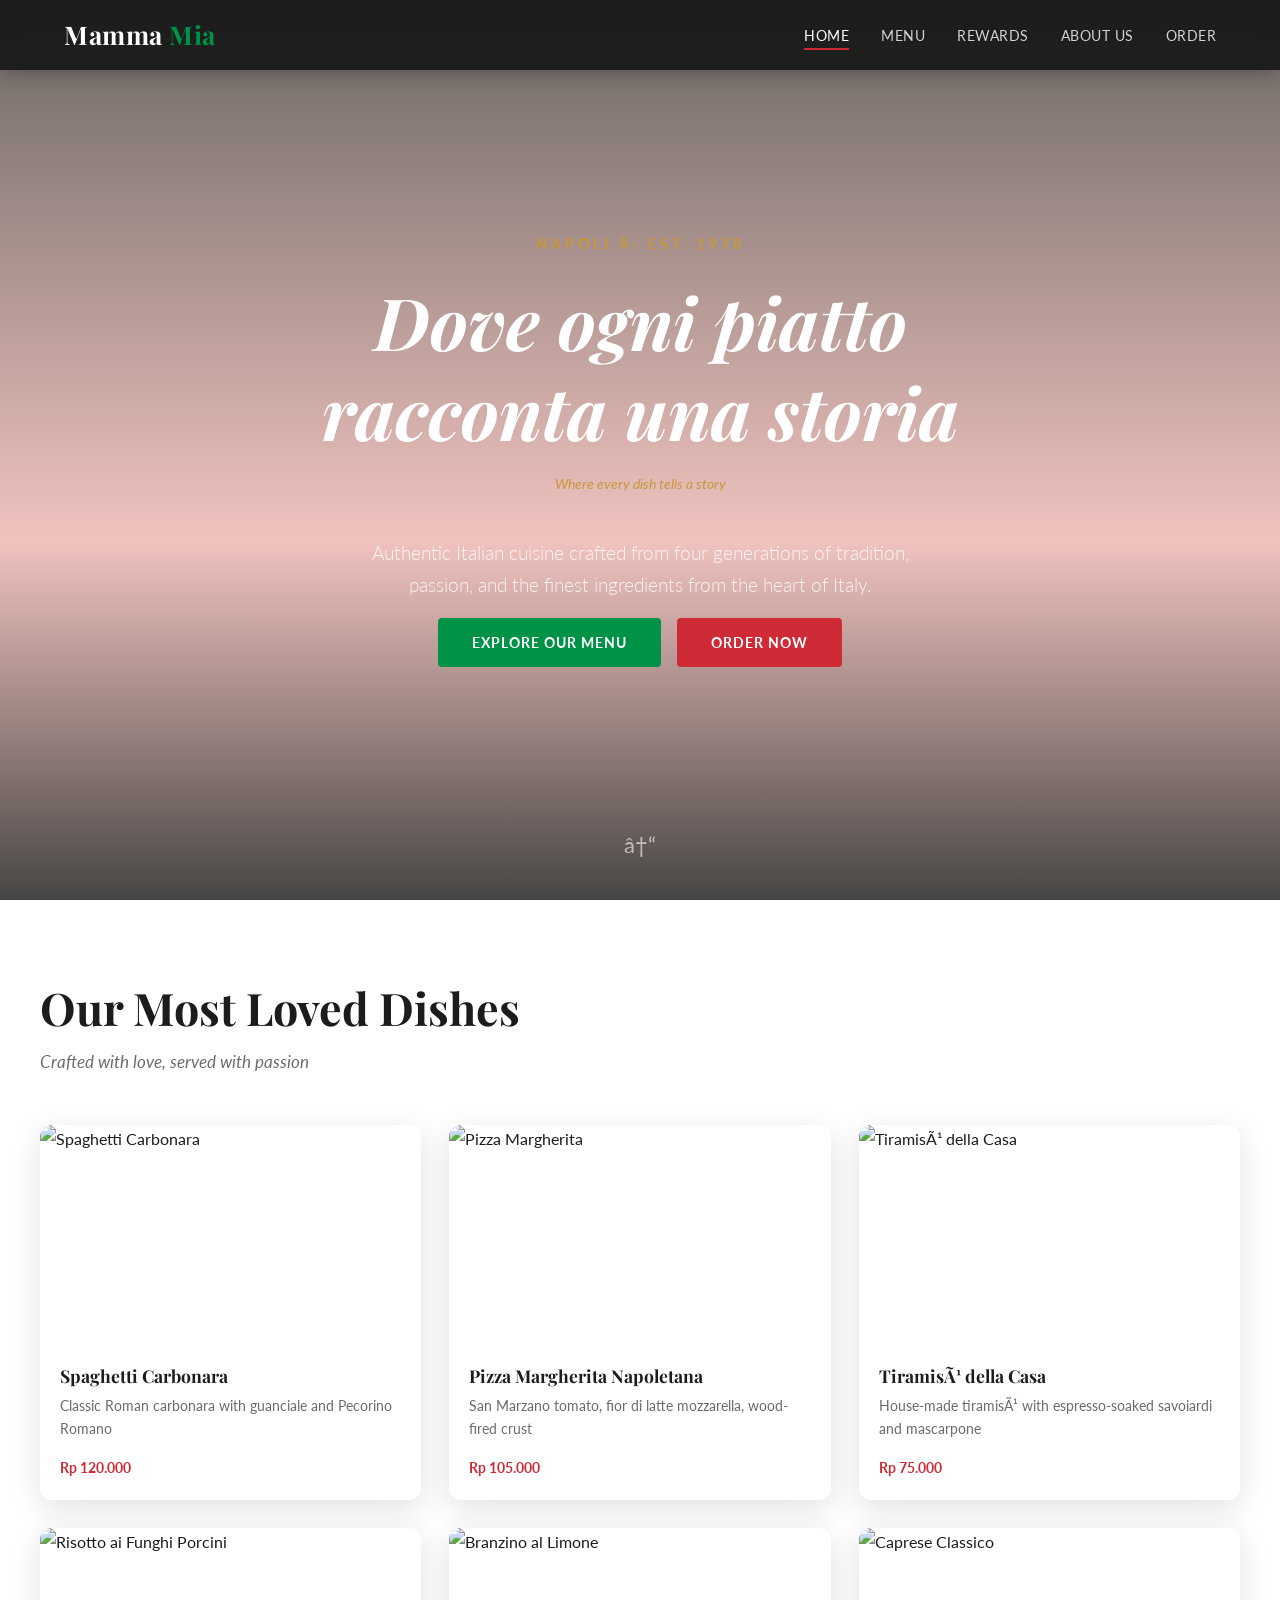
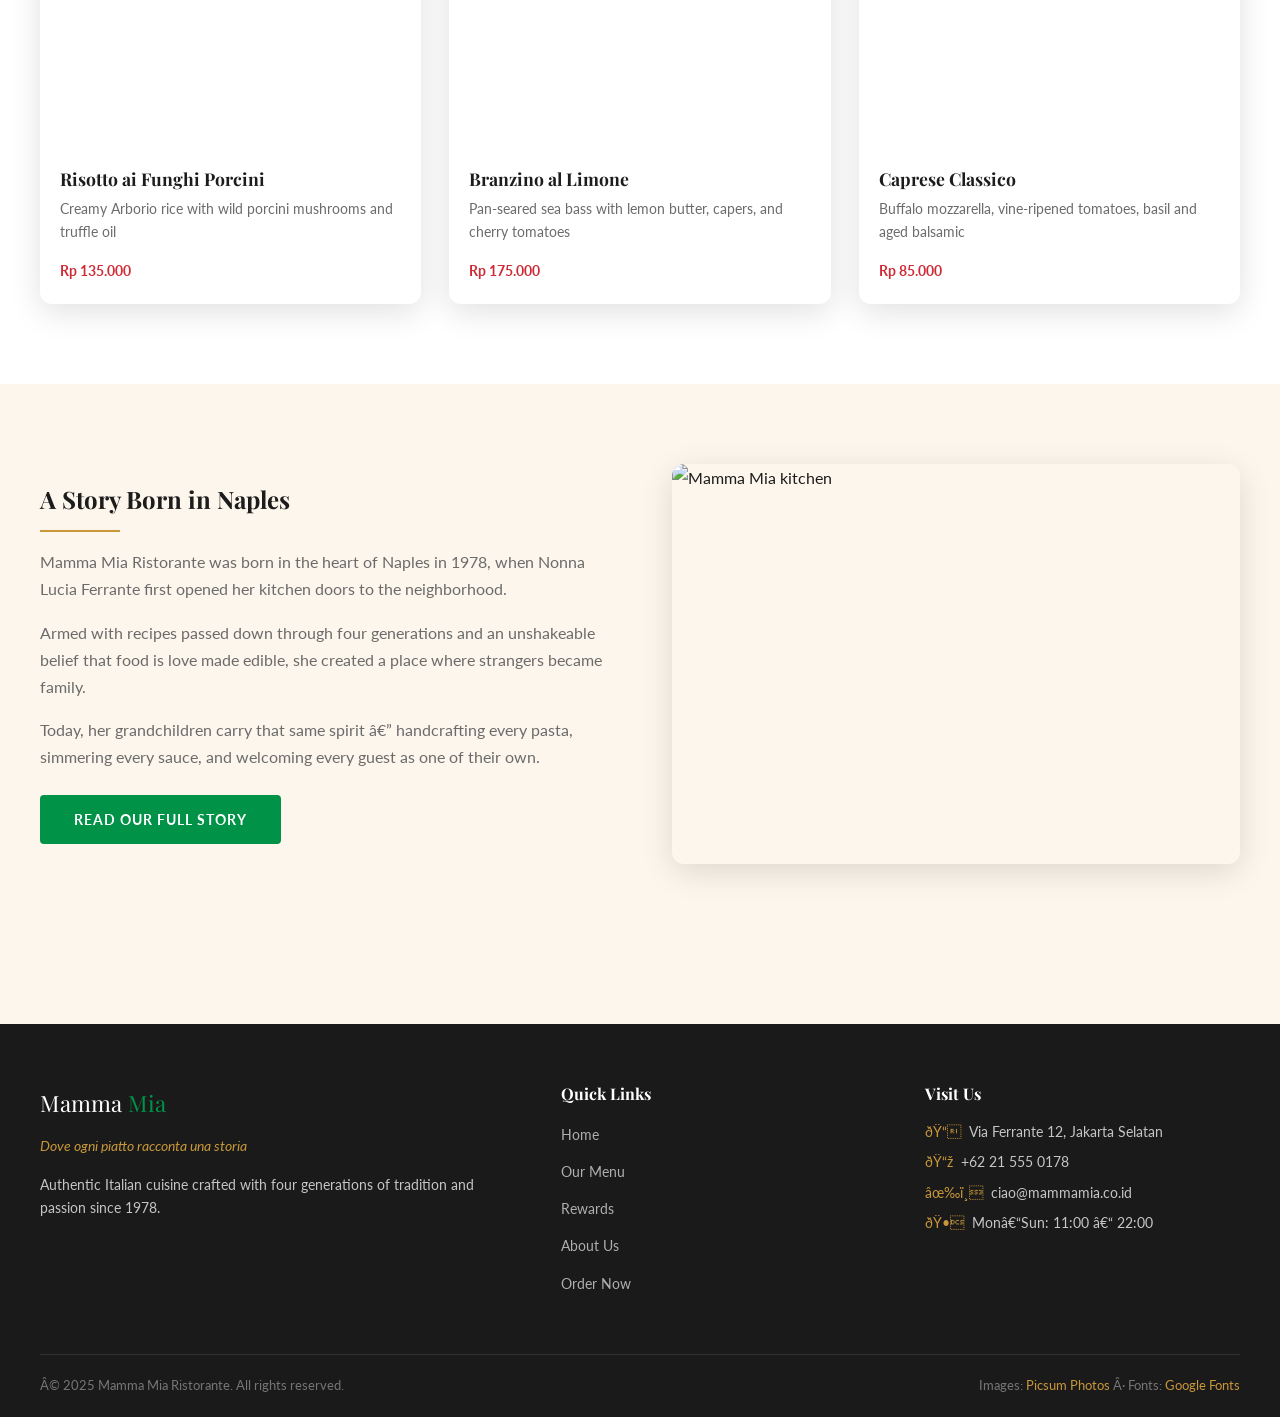
==== Mamamia/index.html @ 6be17089 "Add files via upload" ====
﻿<!DOCTYPE html>
<html lang="en">

<head>
  <meta charset="UTF-8" />
  <meta name="viewport" content="width=device-width, initial-scale=1.0" />
  <title>Mamma Mia Ristorante</title>
  <link href="https://fonts.googleapis.com/css2?family=Playfair+Display:ital,wght@0,400;0,700;1,400&family=Lato:wght@300;400;700&display=swap" rel="stylesheet" />
  <link rel="stylesheet" href="https://cdnjs.cloudflare.com/ajax/libs/leaflet/1.9.4/leaflet.min.css" />
  <script src="https://cdnjs.cloudflare.com/ajax/libs/leaflet/1.9.4/leaflet.min.js"></script>
  <link rel="stylesheet" href="mamma-mia.css">
</head>
<body>

<!-- ==================== HEADER ==================== -->
<header id="site-header">
  <div class="header-inner">
    <div class="logo" onclick="showPage('home')">Mamma <span>Mia</span></div>
    <nav>
      <ul>
        <li><button class="nav-link active" data-page="home" onclick="showPage('home')">Home</button></li>
        <li><button class="nav-link" data-page="menu" onclick="showPage('menu')">Menu</button></li>
        <li><button class="nav-link" data-page="rewards" onclick="showPage('rewards')">Rewards</button></li>
        <li><button class="nav-link" data-page="about" onclick="showPage('about')">About Us</button></li>
        <li><button class="nav-link" data-page="order" onclick="showPage('order')">Order</button></li>
      </ul>
    </nav>
    <button class="hamburger" id="hamburger" onclick="toggleMobileNav()" aria-label="Menu">
      <span></span><span></span><span></span>
    </button>
  </div>
  <div class="mobile-nav" id="mobile-nav">
    <ul>
      <li><button class="nav-link" data-page="home" onclick="showPage('home');closeMobileNav()">Home</button></li>
      <li><button class="nav-link" data-page="menu" onclick="showPage('menu');closeMobileNav()">Menu</button></li>
      <li><button class="nav-link" data-page="rewards" onclick="showPage('rewards');closeMobileNav()">Rewards</button></li>
      <li><button class="nav-link" data-page="about" onclick="showPage('about');closeMobileNav()">About Us</button></li>
      <li><button class="nav-link" data-page="order" onclick="showPage('order');closeMobileNav()">Order</button></li>
    </ul>
  </div>
</header>

<!-- ==================== PAGE: HOME ==================== -->
<div class="page active" id="page-home">

  <!-- Hero -->
  <section class="hero">
    <div class="hero-bg"></div>
    <div class="hero-content">
      <p class="hero-eyebrow">Napoli Â· Est. 1978</p>
      <h1>Dove ogni piatto<br>racconta una storia</h1>
      <p class="hero-translation">Where every dish tells a story</p>
      <p class="hero-subtitle">Authentic Italian cuisine crafted from four generations of tradition,<br>passion, and the finest ingredients from the heart of Italy.</p>
      <div class="hero-cta">
        <button class="btn btn-green" onclick="showPage('menu')">Explore Our Menu</button>
        <button class="btn btn-red" onclick="showPage('order')">Order Now</button>
      </div>
    </div>
    <div class="scroll-indicator" onclick="document.getElementById('home-gallery').scrollIntoView({behavior:'smooth'})">â†“</div>
  </section>

  <!-- Gallery -->
  <section class="section gallery-section" id="home-gallery">
    <div class="container">
      <h2 class="section-title">Our Most Loved Dishes</h2>
      <p class="section-subtitle">Crafted with love, served with passion</p>
      <div class="dish-grid">
        <div class="dish-card" onclick="showPage('menu')">
          <img src="https://picsum.photos/seed/carbonara/600/400" alt="Spaghetti Carbonara" />
          <div class="dish-card-body">
            <h3>Spaghetti Carbonara</h3>
            <p>Classic Roman carbonara with guanciale and Pecorino Romano</p>
            <span class="dish-price">Rp 120.000</span>
          </div>
        </div>
        <div class="dish-card" onclick="showPage('menu')">
          <img src="https://picsum.photos/seed/pizza-margherita/600/400" alt="Pizza Margherita" />
          <div class="dish-card-body">
            <h3>Pizza Margherita Napoletana</h3>
            <p>San Marzano tomato, fior di latte mozzarella, wood-fired crust</p>
            <span class="dish-price">Rp 105.000</span>
          </div>
        </div>
        <div class="dish-card" onclick="showPage('menu')">
          <img src="https://picsum.photos/seed/tiramisu/600/400" alt="TiramisÃ¹ della Casa" />
          <div class="dish-card-body">
            <h3>TiramisÃ¹ della Casa</h3>
            <p>House-made tiramisÃ¹ with espresso-soaked savoiardi and mascarpone</p>
            <span class="dish-price">Rp 75.000</span>
          </div>
        </div>
        <div class="dish-card" onclick="showPage('menu')">
          <img src="https://picsum.photos/seed/risotto-porcini/600/400" alt="Risotto ai Funghi Porcini" />
          <div class="dish-card-body">
            <h3>Risotto ai Funghi Porcini</h3>
            <p>Creamy Arborio rice with wild porcini mushrooms and truffle oil</p>
            <span class="dish-price">Rp 135.000</span>
          </div>
        </div>
        <div class="dish-card" onclick="showPage('menu')">
          <img src="https://picsum.photos/seed/branzino/600/400" alt="Branzino al Limone" />
          <div class="dish-card-body">
            <h3>Branzino al Limone</h3>
            <p>Pan-seared sea bass with lemon butter, capers, and cherry tomatoes</p>
            <span class="dish-price">Rp 175.000</span>
          </div>
        </div>
        <div class="dish-card" onclick="showPage('menu')">
          <img src="https://picsum.photos/seed/caprese/600/400" alt="Caprese Classico" />
          <div class="dish-card-body">
            <h3>Caprese Classico</h3>
            <p>Buffalo mozzarella, vine-ripened tomatoes, basil and aged balsamic</p>
            <span class="dish-price">Rp 85.000</span>
          </div>
        </div>
      </div>
    </div>
  </section>

  <!-- Story Teaser -->
  <section class="section story-teaser">
    <div class="container">
      <div class="two-col">
        <div class="two-col-text">
          <h2>A Story Born in Naples</h2>
          <hr class="gold-rule" />
          <p>Mamma Mia Ristorante was born in the heart of Naples in 1978, when Nonna Lucia Ferrante first opened her kitchen doors to the neighborhood.</p>
          <p>Armed with recipes passed down through four generations and an unshakeable belief that food is love made edible, she created a place where strangers became family.</p>
          <p>Today, her grandchildren carry that same spirit â€” handcrafting every pasta, simmering every sauce, and welcoming every guest as one of their own.</p>
          <button class="btn btn-green" onclick="showPage('about')">Read Our Full Story</button>
        </div>
        <img src="https://picsum.photos/seed/italian-kitchen/800/600" alt="Mamma Mia kitchen" />
      </div>
    </div>
  </section>

  <!-- Footer -->
  <footer>
    <div class="footer-grid">
      <div>
        <div class="footer-logo">Mamma <span>Mia</span></div>
        <p class="footer-tagline">Dove ogni piatto racconta una storia</p>
        <p style="font-size:0.88rem;line-height:1.6;">Authentic Italian cuisine crafted with four generations of tradition and passion since 1978.</p>
      </div>
      <div class="footer-col">
        <h4>Quick Links</h4>
        <ul>
          <li><button onclick="showPage('home')">Home</button></li>
          <li><button onclick="showPage('menu')">Our Menu</button></li>
          <li><button onclick="showPage('rewards')">Rewards</button></li>
          <li><button onclick="showPage('about')">About Us</button></li>
          <li><button onclick="showPage('order')">Order Now</button></li>
        </ul>
      </div>
      <div class="footer-col">
        <h4>Visit Us</h4>
        <p><span>ðŸ“</span>Via Ferrante 12, Jakarta Selatan</p>
        <p><span>ðŸ“ž</span>+62 21 555 0178</p>
        <p><span>âœ‰ï¸</span>ciao@mammamia.co.id</p>
        <p><span>ðŸ•</span>Monâ€“Sun: 11:00 â€“ 22:00</p>
      </div>
    </div>
    <div class="footer-bottom">
      <span>Â© 2025 Mamma Mia Ristorante. All rights reserved.</span>
      <span>Images: <a href="https://picsum.photos" target="_blank">Picsum Photos</a> Â· Fonts: <a href="https://fonts.google.com" target="_blank">Google Fonts</a></span>
    </div>
  </footer>
</div>

<!-- ==================== PAGE: MENU ==================== -->
<div class="page" id="page-menu">
  <div class="page-banner">
    <h1>Our Menu</h1>
    <hr class="gold-rule" />
  </div>

  <section class="section" style="background:var(--white);">
    <div class="container">
      <div class="menu-tabs" id="menu-tabs">
        <button class="menu-tab active" onclick="switchMenuTab('antipasti')">ðŸ¥— Antipasti</button>
        <button class="menu-tab" onclick="switchMenuTab('primi')">ðŸ Primi Piatti</button>
        <button class="menu-tab" onclick="switchMenuTab('secondi')">ðŸ• Secondi & Pizza</button>
        <button class="menu-tab" onclick="switchMenuTab('dolci')">ðŸ® Dolci</button>
      </div>

      <!-- Antipasti -->
      <div class="menu-category active" id="cat-antipasti">
        <h2 class="menu-category-title">Antipasti</h2>
        <p class="menu-category-sub">Begin your Italian journey with these classic starters</p>
        <div class="menu-grid">
          <div class="menu-card">
            <img src="https://picsum.photos/seed/bruschetta/600/400" alt="Bruschetta al Pomodoro" />
            <div class="menu-card-body">
              <div class="menu-card-header">
                <h3>Bruschetta al Pomodoro</h3>
                <span class="menu-badge">Most Popular â¤ï¸</span>
              </div>
              <p class="menu-desc">Toasted sourdough with fresh Roma tomatoes, basil, and extra virgin olive oil. A Neapolitan classic.</p>
              <span class="menu-price">Rp 55.000</span>
            </div>
          </div>
          <div class="menu-card">
            <img src="https://picsum.photos/seed/arancini/600/400" alt="Arancini di Riso" />
            <div class="menu-card-body">
              <div class="menu-card-header">
                <h3>Arancini di Riso</h3>
                <span class="menu-badge">Chef's Special ðŸŒ¿</span>
              </div>
              <p class="menu-desc">Crispy golden rice balls filled with mozzarella and ragÃ¹, served with marinara dip. Golden and irresistible.</p>
              <span class="menu-price">Rp 75.000</span>
            </div>
          </div>
          <div class="menu-card">
            <img src="https://picsum.photos/seed/caprese2/600/400" alt="Caprese Classico" />
            <div class="menu-card-body">
              <div class="menu-card-header">
                <h3>Caprese Classico</h3>
              </div>
              <p class="menu-desc">Fresh buffalo mozzarella, vine-ripened tomatoes, basil leaves, and aged balsamic. Simple. Perfect. Italian.</p>
              <span class="menu-price">Rp 85.000</span>
            </div>
          </div>
        </div>
      </div>

      <!-- Primi Piatti -->
      <div class="menu-category" id="cat-primi">
        <h2 class="menu-category-title">Primi Piatti</h2>
        <p class="menu-category-sub">Handcrafted pasta and creamy risotto â€” the soul of Italian cooking</p>
        <div class="menu-grid">
          <div class="menu-card">
            <img src="https://picsum.photos/seed/carbonara2/600/400" alt="Spaghetti Carbonara" />
            <div class="menu-card-body">
              <div class="menu-card-header">
                <h3>Spaghetti Carbonara</h3>
                <span class="menu-badge">Most Popular â¤ï¸</span>
              </div>
              <p class="menu-desc">Classic Roman carbonara with guanciale, egg yolk, Pecorino Romano, and freshly cracked black pepper.</p>
              <span class="menu-price">Rp 120.000</span>
            </div>
          </div>
          <div class="menu-card">
            <img src="https://picsum.photos/seed/amatriciana/600/400" alt="Rigatoni all'Amatriciana" />
            <div class="menu-card-body">
              <div class="menu-card-header">
                <h3>Rigatoni all'Amatriciana</h3>
              </div>
              <p class="menu-desc">Slow-cooked tomato and guanciale sauce with Pecorino and a touch of chili flakes. A Roman treasure.</p>
              <span class="menu-price">Rp 115.000</span>
            </div>
          </div>
          <div class="menu-card">
            <img src="https://picsum.photos/seed/risotto2/600/400" alt="Risotto ai Funghi Porcini" />
            <div class="menu-card-body">
              <div class="menu-card-header">
                <h3>Risotto ai Funghi Porcini</h3>
                <span class="menu-badge">Chef's Special ðŸŒ¿</span>
              </div>
              <p class="menu-desc">Creamy Arborio rice with wild porcini mushrooms, Parmigiano Reggiano, and a drizzle of truffle oil.</p>
              <span class="menu-price">Rp 135.000</span>
            </div>
          </div>
          <div class="menu-card">
            <img src="https://picsum.photos/seed/tagliatelle/600/400" alt="Tagliatelle al RagÃ¹" />
            <div class="menu-card-body">
              <div class="menu-card-header">
                <h3>Tagliatelle al RagÃ¹</h3>
              </div>
              <p class="menu-desc">Hand-rolled tagliatelle with a slow-braised Bolognese of beef and pork, simmered for six hours.</p>
              <span class="menu-price">Rp 125.000</span>
            </div>
          </div>
        </div>
      </div>

      <!-- Secondi & Pizza -->
      <div class="menu-category" id="cat-secondi">
        <h2 class="menu-category-title">Secondi & Pizza</h2>
        <p class="menu-category-sub">Mains and wood-fired pizzas from the heart of Naples</p>
        <div class="menu-grid">
          <div class="menu-card">
            <img src="https://picsum.photos/seed/margherita2/600/400" alt="Pizza Margherita Napoletana" />
            <div class="menu-card-body">
              <div class="menu-card-header">
                <h3>Pizza Margherita Napoletana</h3>
                <span class="menu-badge">Most Popular â¤ï¸</span>
              </div>
              <p class="menu-desc">San Marzano tomato, fior di latte mozzarella, fresh basil, wood-fired crust. The original and the best.</p>
              <span class="menu-price">Rp 105.000</span>
            </div>
          </div>
          <div class="menu-card">
            <img src="https://picsum.photos/seed/pizza-diavola/600/400" alt="Pizza Diavola" />
            <div class="menu-card-body">
              <div class="menu-card-header">
                <h3>Pizza Diavola</h3>
                <span class="menu-badge">Chef's Special ðŸŒ¿</span>
              </div>
              <p class="menu-desc">Spicy salami, chili, mozzarella, tomato sauce, finished with fresh rocket. For the bold at heart.</p>
              <span class="menu-price">Rp 125.000</span>
            </div>
          </div>
          <div class="menu-card">
            <img src="https://picsum.photos/seed/chicken-parmigiana/600/400" alt="Pollo alla Parmigiana" />
            <div class="menu-card-body">
              <div class="menu-card-header">
                <h3>Pollo alla Parmigiana</h3>
              </div>
              <p class="menu-desc">Breaded chicken breast baked with rich tomato sauce and melted mozzarella. Hearty and comforting.</p>
              <span class="menu-price">Rp 140.000</span>
            </div>
          </div>
          <div class="menu-card">
            <img src="https://picsum.photos/seed/sea-bass/600/400" alt="Branzino al Limone" />
            <div class="menu-card-body">
              <div class="menu-card-header">
                <h3>Branzino al Limone</h3>
                <span class="menu-badge">Chef's Special ðŸŒ¿</span>
              </div>
              <p class="menu-desc">Pan-seared sea bass with lemon butter, capers, and roasted cherry tomatoes. Delicate and refined.</p>
              <span class="menu-price">Rp 175.000</span>
            </div>
          </div>
        </div>
      </div>

      <!-- Dolci -->
      <div class="menu-category" id="cat-dolci">
        <h2 class="menu-category-title">Dolci</h2>
        <p class="menu-category-sub">End your meal on a sweet note, Italian style</p>
        <div class="menu-grid">
          <div class="menu-card">
            <img src="https://picsum.photos/seed/tiramisu2/600/400" alt="TiramisÃ¹ della Casa" />
            <div class="menu-card-body">
              <div class="menu-card-header">
                <h3>TiramisÃ¹ della Casa</h3>
                <span class="menu-badge">Most Popular â¤ï¸</span>
              </div>
              <p class="menu-desc">House-made tiramisÃ¹ with espresso-soaked savoiardi, silky mascarpone cream, and dusted cocoa.</p>
              <span class="menu-price">Rp 75.000</span>
            </div>
          </div>
          <div class="menu-card">
            <img src="https://picsum.photos/seed/panna-cotta/600/400" alt="Panna Cotta ai Frutti di Bosco" />
            <div class="menu-card-body">
              <div class="menu-card-header">
                <h3>Panna Cotta ai Frutti di Bosco</h3>
              </div>
              <p class="menu-desc">Silky vanilla panna cotta crowned with a vibrant wild berry coulis. Light, elegant, unforgettable.</p>
              <span class="menu-price">Rp 65.000</span>
            </div>
          </div>
        </div>
      </div>
    </div>
  </section>

  <!-- Order CTA Banner -->
  <div class="menu-cta-banner">
    <h2>Ready to taste Italy?</h2>
    <p>Place your order now and let us bring the taste of Naples to your table.</p>
    <button class="btn btn-outline" onclick="showPage('order')">Order Now</button>
  </div>

  <footer>
    <div class="footer-grid">
      <div>
        <div class="footer-logo">Mamma <span>Mia</span></div>
        <p class="footer-tagline">Dove ogni piatto racconta una storia</p>
        <p style="font-size:0.88rem;line-height:1.6;">Authentic Italian cuisine crafted with four generations of tradition and passion since 1978.</p>
      </div>
      <div class="footer-col">
        <h4>Quick Links</h4>
        <ul>
          <li><button onclick="showPage('home')">Home</button></li>
          <li><button onclick="showPage('menu')">Our Menu</button></li>
          <li><button onclick="showPage('rewards')">Rewards</button></li>
          <li><button onclick="showPage('about')">About Us</button></li>
          <li><button onclick="showPage('order')">Order Now</button></li>
        </ul>
      </div>
      <div class="footer-col">
        <h4>Visit Us</h4>
        <p><span>ðŸ“</span>Via Ferrante 12, Jakarta Selatan</p>
        <p><span>ðŸ“ž</span>+62 21 555 0178</p>
        <p><span>âœ‰ï¸</span>ciao@mammamia.co.id</p>
        <p><span>ðŸ•</span>Monâ€“Sun: 11:00 â€“ 22:00</p>
      </div>
    </div>
    <div class="footer-bottom">
      <span>Â© 2025 Mamma Mia Ristorante. All rights reserved.</span>
      <span>Images: <a href="https://picsum.photos" target="_blank">Picsum Photos</a> Â· Fonts: <a href="https://fonts.google.com" target="_blank">Google Fonts</a></span>
    </div>
  </footer>
</div>

<!-- ==================== PAGE: REWARDS ==================== -->
<div class="page" id="page-rewards">
  <div class="page-banner">
    <h1>Loyalty Rewards</h1>
    <hr class="gold-rule" />
  </div>

  <div class="rewards-intro">
    <div class="container" style="text-align:center;">
      <h2 style="margin-bottom:16px;">Because Loyalty Deserves to be Rewarded</h2>
      <p>At Mamma Mia, our most loyal guests are our family. Join our rewards program and unlock exclusive perks, discounts, and unforgettable experiences â€” because every visit brings you closer to something special.</p>
    </div>
  </div>

  <section class="section rewards-section">
    <div class="container">
      <h2 class="section-title">Your Reward Tiers</h2>
      <p class="section-subtitle">Earn your way to Italian excellence</p>
      <div class="rewards-grid">
        <div class="reward-card bronze">
          <div class="reward-icon">ðŸŽ</div>
          <span class="reward-tier">Bronze</span>
          <h3>Benvenuto</h3>
          <p>Welcome to the family! Enjoy a complimentary bruschetta al pomodoro on your very first visit to Mamma Mia. Our gift to you â€” because every story begins with a hello.</p>
        </div>
        <div class="reward-card silver">
          <div class="reward-icon">â­</div>
          <span class="reward-tier">Silver</span>
          <h3>Amico</h3>
          <p>You keep coming back, and we love you for it. Receive a 10% discount on your 5th order as a token of our friendship. You're no longer just a guest â€” you're a friend of the house.</p>
        </div>
        <div class="reward-card gold">
          <div class="reward-icon">ðŸ°</div>
          <span class="reward-tier">Gold</span>
          <h3>Fedele</h3>
          <p>True loyalty deserves a sweet reward. On every 10th visit, your dessert is on us â€” choose any dolci from our menu. From tiramisÃ¹ to panna cotta, the choice is yours.</p>
        </div>
        <div class="reward-card platinum">
          <div class="reward-icon">ðŸ·</div>
          <span class="reward-tier">Platinum</span>
          <h3>VIP Italiano</h3>
          <p>As a VIP member, you receive monthly invitations to our exclusive tasting menus â€” curated by our head chef, featuring seasonal Italian delicacies not available to the public.</p>
        </div>
        <div class="reward-card vip">
          <div class="reward-icon">ðŸ‘¨â€ðŸ‘©â€ðŸ‘§â€ðŸ‘¦</div>
          <span class="reward-tier">Family</span>
          <h3>Grande Famiglia</h3>
          <p>Celebrating with loved ones? Groups of 8 or more receive a special 20% family discount across the entire table. Bring the whole famiglia â€” we have room for all of you.</p>
        </div>
      </div>
    </div>
  </section>

  <div class="rewards-join">
    <div class="container" style="text-align:center;">
      <h2>Start Your Journey Today</h2>
      <p>Place your first order and automatically join the Mamma Mia family. No sign-up forms, no fees â€” just great food and even greater rewards.</p>
      <button class="btn btn-gold" onclick="showPage('order')">Place Your First Order</button>
    </div>
  </div>

  <footer>
    <div class="footer-grid">
      <div>
        <div class="footer-logo">Mamma <span>Mia</span></div>
        <p class="footer-tagline">Dove ogni piatto racconta una storia</p>
        <p style="font-size:0.88rem;line-height:1.6;">Authentic Italian cuisine crafted with four generations of tradition and passion since 1978.</p>
      </div>
      <div class="footer-col">
        <h4>Quick Links</h4>
        <ul>
          <li><button onclick="showPage('home')">Home</button></li>
          <li><button onclick="showPage('menu')">Our Menu</button></li>
          <li><button onclick="showPage('rewards')">Rewards</button></li>
          <li><button onclick="showPage('about')">About Us</button></li>
          <li><button onclick="showPage('order')">Order Now</button></li>
        </ul>
      </div>
      <div class="footer-col">
        <h4>Visit Us</h4>
        <p><span>ðŸ“</span>Via Ferrante 12, Jakarta Selatan</p>
        <p><span>ðŸ“ž</span>+62 21 555 0178</p>
        <p><span>âœ‰ï¸</span>ciao@mammamia.co.id</p>
        <p><span>ðŸ•</span>Monâ€“Sun: 11:00 â€“ 22:00</p>
      </div>
    </div>
    <div class="footer-bottom">
      <span>Â© 2025 Mamma Mia Ristorante. All rights reserved.</span>
      <span>Images: <a href="https://picsum.photos" target="_blank">Picsum Photos</a> Â· Fonts: <a href="https://fonts.google.com" target="_blank">Google Fonts</a></span>
    </div>
  </footer>
</div>

<!-- ==================== PAGE: ABOUT ==================== -->
<div class="page" id="page-about">
  <div class="page-banner">
    <h1>La Nostra Storia</h1>
    <hr class="gold-rule" />
  </div>

  <section class="section about-story">
    <div class="container">
      <div class="two-col">
        <img src="https://picsum.photos/seed/naples-italy/800/700" alt="Naples, Italy â€” birthplace of Mamma Mia" />
        <div class="two-col-text">
          <h2>Born in the Heart of Naples</h2>
          <hr class="gold-rule" style="margin:16px 0;" />
          <p>Mamma Mia Ristorante was founded in Naples, Italy in 1978 by Nonna Lucia Ferrante â€” a woman who believed, above all else, that food is the language of love. Her small trattoria on Via Ferrante quickly became the neighborhood's living room, a place where the smell of simmering ragÃ¹ drifted through open windows and laughter never stopped.</p>
          <p>In 1994, her son Marco carried the family's recipes and spirit to a new home in Jakarta, Indonesia â€” bringing the warmth of a Neapolitan kitchen to a city hungry for something real. The transition was not easy, but the food spoke for itself. Within a year, regulars were coming nightly, and the waiting list stretched to weeks.</p>
          <p>Today, Lucia's grandchildren â€” Sofia and Luca â€” run the restaurant with the same fierce devotion. Every pasta is hand-rolled the way their grandmother taught them. Every sauce is simmered low and slow. Every guest is welcomed like family, because at Mamma Mia, that is exactly what they are.</p>
          <p>Over forty years of stories, flavors, and faces â€” and we are only just getting started.</p>
        </div>
      </div>
    </div>
  </section>

  <!-- Philosophy -->
  <section class="philosophy-section">
    <div class="container">
      <h2 class="section-title" style="text-align:center;">Our Philosophy</h2>
      <p class="section-subtitle" style="text-align:center;">Three pillars. One soul.</p>
      <div class="philosophy-grid">
        <div class="philosophy-card">
          <div class="philosophy-icon">ðŸŒ¿</div>
          <h3>Fresh Ingredients</h3>
          <p>Every ingredient is chosen with intention â€” sourced locally from trusted farmers and imported directly from Italy for those that cannot be replicated. We never compromise on quality.</p>
        </div>
        <div class="philosophy-card">
          <div class="philosophy-icon">ðŸ‘¨â€ðŸ³</div>
          <h3>Traditional Recipes</h3>
          <p>Our recipes have remained unchanged for over a hundred years. No shortcuts, no modern tricks â€” just the same handwritten notes from Nonna Lucia's kitchen notebook, followed faithfully to this day.</p>
        </div>
        <div class="philosophy-card">
          <div class="philosophy-icon">â¤ï¸</div>
          <h3>Family Spirit</h3>
          <p>Every guest who walks through our door is treated like a member of the Ferrante family. We believe a great meal is only truly great when it is shared with warmth, generosity, and love.</p>
        </div>
      </div>
    </div>
  </section>

  <!-- Founders -->
  <section class="founders-section">
    <div class="container">
      <h2 class="section-title" style="text-align:center;">Meet the Family</h2>
      <p class="section-subtitle" style="text-align:center;">The hearts behind every dish</p>
      <div class="founders-grid">
        <div class="founder-card">
          <img src="https://picsum.photos/seed/nonna-lucia/300/300" alt="Nonna Lucia Ferrante" />
          <h3>Nonna Lucia Ferrante</h3>
          <p class="founder-role">Founder & Original Chef</p>
          <p>The woman who started it all. Lucia opened her kitchen to Naples in 1978 with nothing but family recipes, a wood-fired oven, and a heart full of love. Her spirit lives in every dish we serve.</p>
        </div>
        <div class="founder-card">
          <img src="https://picsum.photos/seed/marco-ferrante/300/300" alt="Marco Ferrante" />
          <h3>Marco Ferrante</h3>
          <p class="founder-role">Second Generation Â· Executive Chef</p>
          <p>Lucia's son, who brought the family tradition to Indonesia in 1994. Marco spent twelve years refining his craft in Rome and Florence before returning to carry his mother's legacy abroad.</p>
        </div>
        <div class="founder-card">
          <img src="https://picsum.photos/seed/sofia-ferrante/300/300" alt="Sofia & Luca Ferrante" />
          <h3>Sofia & Luca Ferrante</h3>
          <p class="founder-role">Third Generation Â· Co-Directors</p>
          <p>Lucia's grandchildren now helm the restaurant with the same passion and precision. Sofia leads the kitchen, Luca manages the floor â€” together, they ensure every guest leaves feeling like family.</p>
        </div>
      </div>
    </div>
  </section>

  <!-- Gallery Strip -->
  <section class="gallery-strip-section">
    <div class="container">
      <h2 class="section-title" style="margin-bottom:32px;">Life at Mamma Mia</h2>
    </div>
    <div class="gallery-strip">
      <img src="https://picsum.photos/seed/mm-gallery1/560/400" alt="Mamma Mia dining room" />
      <img src="https://picsum.photos/seed/mm-gallery2/560/400" alt="Pasta being made by hand" />
      <img src="https://picsum.photos/seed/mm-gallery3/560/400" alt="Wood-fired pizza oven" />
      <img src="https://picsum.photos/seed/mm-gallery4/560/400" alt="Fresh ingredients from Italy" />
      <img src="https://picsum.photos/seed/mm-gallery5/560/400" alt="Outdoor terrace dining" />
    </div>
  </section>

  <footer>
    <div class="footer-grid">
      <div>
        <div class="footer-logo">Mamma <span>Mia</span></div>
        <p class="footer-tagline">Dove ogni piatto racconta una storia</p>
        <p style="font-size:0.88rem;line-height:1.6;">Authentic Italian cuisine crafted with four generations of tradition and passion since 1978.</p>
      </div>
      <div class="footer-col">
        <h4>Quick Links</h4>
        <ul>
          <li><button onclick="showPage('home')">Home</button></li>
          <li><button onclick="showPage('menu')">Our Menu</button></li>
          <li><button onclick="showPage('rewards')">Rewards</button></li>
          <li><button onclick="showPage('about')">About Us</button></li>
          <li><button onclick="showPage('order')">Order Now</button></li>
        </ul>
      </div>
      <div class="footer-col">
        <h4>Visit Us</h4>
        <p><span>ðŸ“</span>Via Ferrante 12, Jakarta Selatan</p>
        <p><span>ðŸ“ž</span>+62 21 555 0178</p>
        <p><span>âœ‰ï¸</span>ciao@mammamia.co.id</p>
        <p><span>ðŸ•</span>Monâ€“Sun: 11:00 â€“ 22:00</p>
      </div>
    </div>
    <div class="footer-bottom">
      <span>Â© 2025 Mamma Mia Ristorante. All rights reserved.</span>
      <span>Images: <a href="https://picsum.photos" target="_blank">Picsum Photos</a> Â· Fonts: <a href="https://fonts.google.com" target="_blank">Google Fonts</a></span>
    </div>
  </footer>
</div>

<!-- ==================== PAGE: ORDER ==================== -->
<div class="page" id="page-order">
  <div class="page-banner">
    <h1>Place Your Order</h1>
    <hr class="gold-rule" />
  </div>

  <section class="section order-section">
    <div class="container">
      <div class="order-form-wrap">
        <div class="success-msg" id="success-msg">
          <h3>ðŸ‡®ðŸ‡¹ Grazie!</h3>
          <p>Your order has been received. We'll contact you shortly to confirm your order details.</p>
        </div>

        <form id="order-form" novalidate>
          <!-- Service Option -->
          <p class="form-section-title">Service Option</p>
          <div class="form-group">
            <label>How would you like your order? <span class="req">*</span></label>
            <div class="radio-group" id="service-group">
              <label class="radio-item">
                <input type="radio" name="service" value="pickup" /> Pick-up
              </label>
              <label class="radio-item">
                <input type="radio" name="service" value="delivery" /> Delivery
              </label>
            </div>
            <span class="error-msg" id="err-service">Please select a service option.</span>
          </div>

          <!-- Delivery Location (shown only when Delivery is selected) -->
          <div class="delivery-section" id="delivery-section">
            <p class="form-section-title">Delivery Location</p>

            <div class="form-group" style="margin-bottom:12px;">
              <label for="delivery-address">Street Address <span class="req">*</span></label>
              <input type="text" id="delivery-address" class="form-control" placeholder="e.g. Jl. Sudirman No. 45, Jakarta Selatan" />
              <span class="error-msg" id="err-address">Please enter your delivery address.</span>
            </div>

            <div class="form-group" style="margin-bottom:8px;">
              <label>Pin Your Location on the Map <span class="req">*</span></label>
              <p style="font-size:0.85rem;color:var(--text-light);margin-bottom:8px;">Search for your area, then click on the map to drop a pin at your exact location.</p>
              <div class="map-search-wrap">
                <input type="text" id="map-search-input" class="form-control" placeholder="Search city or area (e.g. Menteng, Jakarta)â€¦" />
                <button type="button" id="map-search-btn" title="Search">ðŸ”</button>
              </div>
              <div id="delivery-map"></div>
              <div class="map-hint">ðŸ’¡ Click anywhere on the map to place your delivery pin. Drag the pin to adjust.</div>
              <div class="map-coords-display" id="map-coords-display">
                ðŸ“ Pinned: <strong id="coords-lat"></strong>, <strong id="coords-lng"></strong>
                &nbsp;Â·&nbsp; <span id="coords-address" style="color:var(--text-light);"></span>
              </div>
              <span class="error-msg" id="err-pin">Please pin your location on the map.</span>
            </div>
          </div>

          <hr class="form-divider" />

          <!-- Customer Details -->
          <p class="form-section-title">Your Details</p>
          <div class="form-group">
            <label for="cust-name">Full Name <span class="req">*</span></label>
            <input type="text" id="cust-name" class="form-control" placeholder="e.g. Budi Santoso" />
            <span class="error-msg" id="err-name">Name must be at least 3 characters long.</span>
          </div>
          <div class="form-group">
            <label for="cust-phone">Phone Number <span class="req">*</span></label>
            <input type="tel" id="cust-phone" class="form-control" placeholder="e.g. 08123456789" />
            <span class="error-msg" id="err-phone">Please enter a valid phone number (10â€“13 digits).</span>
          </div>

          <hr class="form-divider" />

          <!-- Menu Selection -->
          <p class="form-section-title">Your Order</p>
          <div class="form-group">
            <label for="menu-select">Choose a Dish <span class="req">*</span></label>
            <select id="menu-select" class="form-control">
              <option value="">-- Select a dish --</option>
              <optgroup label="ðŸ¥— Antipasti">
                <option value="bruschetta">Bruschetta al Pomodoro â€” Rp 55.000</option>
                <option value="arancini">Arancini di Riso â€” Rp 75.000</option>
                <option value="caprese">Caprese Classico â€” Rp 85.000</option>
              </optgroup>
              <optgroup label="ðŸ Primi Piatti">
                <option value="carbonara">Spaghetti Carbonara â€” Rp 120.000</option>
                <option value="amatriciana">Rigatoni all'Amatriciana â€” Rp 115.000</option>
                <option value="risotto">Risotto ai Funghi Porcini â€” Rp 135.000</option>
                <option value="tagliatelle">Tagliatelle al RagÃ¹ â€” Rp 125.000</option>
              </optgroup>
              <optgroup label="ðŸ• Secondi & Pizza">
                <option value="margherita">Pizza Margherita Napoletana â€” Rp 105.000</option>
                <option value="diavola">Pizza Diavola â€” Rp 125.000</option>
                <option value="pollo">Pollo alla Parmigiana â€” Rp 140.000</option>
                <option value="branzino">Branzino al Limone â€” Rp 175.000</option>
              </optgroup>
              <optgroup label="ðŸ® Dolci">
                <option value="tiramisu">TiramisÃ¹ della Casa â€” Rp 75.000</option>
                <option value="pannacotta">Panna Cotta ai Frutti di Bosco â€” Rp 65.000</option>
              </optgroup>
            </select>
            <span class="error-msg" id="err-menu">Please select a dish.</span>
          </div>

          <!-- Toppings -->
          <div class="form-group">
            <label>Extra Toppings <span style="color:var(--text-light);font-weight:400;text-transform:none;letter-spacing:0;">(optional)</span></label>
            <div class="checkbox-grid">
              <label class="checkbox-item"><input type="checkbox" name="topping" value="cheese" /> Extra Cheese</label>
              <label class="checkbox-item"><input type="checkbox" name="topping" value="basil" /> Extra Basil</label>
              <label class="checkbox-item"><input type="checkbox" name="topping" value="chili" /> Chili Flakes</label>
              <label class="checkbox-item"><input type="checkbox" name="topping" value="garlic" /> Garlic Oil</label>
              <label class="checkbox-item"><input type="checkbox" name="topping" value="olives" /> Olives</label>
            </div>
            <span class="error-msg" id="err-toppings">Please select at least one topping for delivery orders.</span>
          </div>

          <!-- Utensils -->
          <div class="form-group">
            <label class="checkbox-item" style="display:flex;gap:10px;">
              <input type="checkbox" id="utensils" /> Request Eating Utensils
            </label>
          </div>

          <hr class="form-divider" />

          <!-- Payment -->
          <p class="form-section-title">Payment Method</p>
          <div class="form-group">
            <label>Select Payment Method <span class="req">*</span></label>
            <div class="radio-group" id="payment-group">
              <label class="radio-item"><input type="radio" name="payment" value="cash" /> Cash</label>
              <label class="radio-item"><input type="radio" name="payment" value="card" /> Credit / Debit Card</label>
              <label class="radio-item"><input type="radio" name="payment" value="transfer" /> Online Transfer</label>
            </div>
            <span class="error-msg" id="err-payment">Please select a payment method.</span>
          </div>

          <hr class="form-divider" />

          <!-- Notes -->
          <p class="form-section-title">Additional Notes</p>
          <div class="form-group">
            <label for="notes">Special Requests / Notes</label>
            <textarea id="notes" class="form-control" rows="4" placeholder="Allergy information, special instructions, delivery notes..."></textarea>
          </div>

          <button type="submit" class="btn btn-green submit-btn">ðŸ‡®ðŸ‡¹ &nbsp;Place My Order</button>
        </form>
      </div>
    </div>
  </section>

  <footer>
    <div class="footer-grid">
      <div>
        <div class="footer-logo">Mamma <span>Mia</span></div>
        <p class="footer-tagline">Dove ogni piatto racconta una storia</p>
        <p style="font-size:0.88rem;line-height:1.6;">Authentic Italian cuisine crafted with four generations of tradition and passion since 1978.</p>
      </div>
      <div class="footer-col">
        <h4>Quick Links</h4>
        <ul>
          <li><button onclick="showPage('home')">Home</button></li>
          <li><button onclick="showPage('menu')">Our Menu</button></li>
          <li><button onclick="showPage('rewards')">Rewards</button></li>
          <li><button onclick="showPage('about')">About Us</button></li>
          <li><button onclick="showPage('order')">Order Now</button></li>
        </ul>
      </div>
      <div class="footer-col">
        <h4>Visit Us</h4>
        <p><span>ðŸ“</span>Via Ferrante 12, Jakarta Selatan</p>
        <p><span>ðŸ“ž</span>+62 21 555 0178</p>
        <p><span>âœ‰ï¸</span>ciao@mammamia.co.id</p>
        <p><span>ðŸ•</span>Monâ€“Sun: 11:00 â€“ 22:00</p>
      </div>
    </div>
    <div class="footer-bottom">
      <span>Â© 2025 Mamma Mia Ristorante. All rights reserved.</span>
      <span>Images: <a href="https://picsum.photos" target="_blank">Picsum Photos</a> Â· Fonts: <a href="https://fonts.google.com" target="_blank">Google Fonts</a></span>
    </div>
  </footer>
</div>

<!-- ==================== JAVASCRIPT ==================== -->
<script src="mamma-mia.js"></script>
</body>
</html>
---- Mamamia/mamma-mia.css ----
﻿/* ===================== CSS VARIABLES ===================== */
    :root {
      --green: #009246;
      --red: #CE2B37;
      --white: #FFFFFF;
      --cream: #FDF6EC;
      --dark: #1A1A1A;
      --gold: #C8973A;
      --text-dark: #1C1C1C;
      --text-light: #6B6B6B;
      --shadow: 0 8px 32px rgba(0,0,0,0.12);
      --shadow-hover: 0 16px 48px rgba(0,0,0,0.22);
      --radius: 12px;
      --transition: all 0.3s ease;
    }

    /* ===================== RESET & BASE ===================== */
    *, *::before, *::after { box-sizing: border-box; margin: 0; padding: 0; }
    html { scroll-behavior: smooth; }
    body {
      font-family: 'Lato', sans-serif;
      background: var(--cream);
      color: var(--text-dark);
      line-height: 1.7;
      overflow-x: hidden;
    }
    h1, h2, h3, h4 { font-family: 'Playfair Display', serif; line-height: 1.25; }
    a { text-decoration: none; color: inherit; }
    img { max-width: 100%; display: block; object-fit: cover; }
    ul { list-style: none; }

    /* Page sections (shown/hidden via JS) */
    .page { display: none; }
    .page.active { display: block; }

    /* ===================== HEADER ===================== */
    header {
      position: fixed;
      top: 0; left: 0; right: 0;
      z-index: 1000;
      background: rgba(26,26,26,0.95);
      backdrop-filter: blur(8px);
      -webkit-backdrop-filter: blur(8px);
      box-shadow: 0 2px 20px rgba(0,0,0,0.3);
      transition: var(--transition);
    }
    .header-inner {
      max-width: 1200px;
      margin: 0 auto;
      padding: 0 24px;
      height: 70px;
      display: flex;
      align-items: center;
      justify-content: space-between;
    }
    .logo {
      font-family: 'Playfair Display', serif;
      font-size: 1.6rem;
      font-weight: 700;
      color: var(--white);
      cursor: pointer;
      letter-spacing: 0.5px;
    }
    .logo span { color: var(--green); }
    nav ul {
      display: flex;
      gap: 32px;
      align-items: center;
    }
    nav ul li a, nav ul li button.nav-link {
      font-family: 'Lato', sans-serif;
      font-size: 0.9rem;
      font-weight: 400;
      color: rgba(255,255,255,0.8);
      letter-spacing: 0.5px;
      text-transform: uppercase;
      padding-bottom: 4px;
      border-bottom: 2px solid transparent;
      transition: var(--transition);
      background: none;
      border-top: none;
      border-left: none;
      border-right: none;
      cursor: pointer;
    }
    nav ul li a:hover, nav ul li button.nav-link:hover,
    nav ul li a.active, nav ul li button.nav-link.active {
      color: var(--white);
      border-bottom-color: var(--red);
    }
    .hamburger {
      display: none;
      flex-direction: column;
      gap: 5px;
      cursor: pointer;
      background: none;
      border: none;
      padding: 4px;
    }
    .hamburger span {
      display: block;
      width: 26px;
      height: 2px;
      background: var(--white);
      transition: var(--transition);
      border-radius: 2px;
    }
    .hamburger.open span:nth-child(1) { transform: translateY(7px) rotate(45deg); }
    .hamburger.open span:nth-child(2) { opacity: 0; }
    .hamburger.open span:nth-child(3) { transform: translateY(-7px) rotate(-45deg); }
    .mobile-nav {
      display: none;
      background: rgba(26,26,26,0.98);
      padding: 0;
      max-height: 0;
      overflow: hidden;
      transition: max-height 0.4s ease, padding 0.4s ease;
    }
    .mobile-nav.open {
      max-height: 320px;
      padding: 16px 0 24px;
    }
    .mobile-nav ul {
      flex-direction: column;
      gap: 0;
      padding: 0 24px;
    }
    .mobile-nav ul li {
      border-bottom: 1px solid rgba(255,255,255,0.08);
    }
    .mobile-nav ul li a,
    .mobile-nav ul li button.nav-link {
      display: block;
      padding: 14px 0;
      font-size: 1rem;
      width: 100%;
      text-align: left;
    }

    /* ===================== FOOTER ===================== */
    footer {
      background: var(--dark);
      color: rgba(255,255,255,0.75);
      padding: 60px 24px 0;
      margin-top: 80px;
    }
    .footer-grid {
      max-width: 1200px;
      margin: 0 auto;
      display: grid;
      grid-template-columns: 1.5fr 1fr 1fr;
      gap: 48px;
      padding-bottom: 48px;
      border-bottom: 1px solid rgba(255,255,255,0.1);
    }
    .footer-logo {
      font-family: 'Playfair Display', serif;
      font-size: 1.4rem;
      color: var(--white);
      margin-bottom: 12px;
    }
    .footer-logo span { color: var(--green); }
    .footer-tagline {
      font-style: italic;
      color: var(--gold);
      font-size: 0.9rem;
      margin-bottom: 16px;
    }
    .footer-col h4 {
      font-family: 'Playfair Display', serif;
      color: var(--white);
      margin-bottom: 16px;
      font-size: 1rem;
    }
    .footer-col ul li {
      margin-bottom: 10px;
    }
    .footer-col ul li button {
      background: none;
      border: none;
      color: rgba(255,255,255,0.65);
      cursor: pointer;
      font-family: 'Lato', sans-serif;
      font-size: 0.9rem;
      padding: 0;
      transition: color 0.2s;
    }
    .footer-col ul li button:hover { color: var(--gold); }
    .footer-col p { font-size: 0.9rem; margin-bottom: 6px; }
    .footer-col p span { color: var(--gold); margin-right: 8px; }
    .footer-bottom {
      max-width: 1200px;
      margin: 0 auto;
      padding: 20px 0;
      display: flex;
      justify-content: space-between;
      align-items: center;
      font-size: 0.8rem;
      color: rgba(255,255,255,0.4);
    }
    .footer-bottom a { color: var(--gold); }
    .footer-bottom a:hover { text-decoration: underline; }

    /* ===================== SHARED SECTIONS ===================== */
    .page-banner {
      background: var(--dark);
      padding: 120px 24px 60px;
      text-align: center;
    }
    .page-banner h1 {
      color: var(--white);
      font-size: clamp(2rem, 5vw, 3.5rem);
      font-style: italic;
      margin-bottom: 16px;
    }
    .gold-rule {
      width: 80px;
      height: 2px;
      background: var(--gold);
      margin: 0 auto;
      border: none;
    }
    .section { padding: 80px 24px; }
    .container { max-width: 1200px; margin: 0 auto; }
    .section-title {
      font-size: clamp(1.8rem, 3.5vw, 2.8rem);
      margin-bottom: 12px;
    }
    .section-subtitle {
      font-style: italic;
      color: var(--text-light);
      margin-bottom: 48px;
      font-size: 1.05rem;
    }

    /* ===================== BUTTONS ===================== */
    .btn {
      display: inline-block;
      padding: 14px 32px;
      border-radius: 4px;
      font-family: 'Lato', sans-serif;
      font-size: 0.9rem;
      font-weight: 700;
      letter-spacing: 1px;
      text-transform: uppercase;
      cursor: pointer;
      transition: var(--transition);
      border: 2px solid transparent;
    }
    .btn-green {
      background: var(--green);
      color: var(--white);
      border-color: var(--green);
    }
    .btn-green:hover {
      background: transparent;
      color: var(--green);
    }
    .btn-red {
      background: var(--red);
      color: var(--white);
      border-color: var(--red);
    }
    .btn-red:hover {
      background: transparent;
      color: var(--red);
    }
    .btn-outline {
      background: transparent;
      color: var(--white);
      border-color: var(--white);
    }
    .btn-outline:hover {
      background: var(--white);
      color: var(--dark);
    }
    .btn-gold {
      background: var(--gold);
      color: var(--white);
      border-color: var(--gold);
    }
    .btn-gold:hover {
      background: transparent;
      color: var(--gold);
    }

    /* ===================== HOME PAGE ===================== */
    /* Hero */
    .hero {
      position: relative;
      height: 100vh;
      min-height: 600px;
      display: flex;
      align-items: center;
      justify-content: center;
      text-align: center;
      overflow: hidden;
    }
    .hero-bg {
      position: absolute;
      inset: 0;
      background:
        linear-gradient(to bottom, rgba(26,26,26,0.65) 0%, rgba(206,43,55,0.25) 60%, rgba(26,26,26,0.8) 100%),
        url('https://picsum.photos/seed/italian-restaurant/1600/900') center/cover no-repeat;
      z-index: 0;
    }
    .hero-content {
      position: relative;
      z-index: 1;
      max-width: 800px;
      padding: 0 24px;
      animation: heroFadeIn 1.2s ease forwards;
    }
    @keyframes heroFadeIn {
      from { opacity: 0; transform: translateY(40px); }
      to { opacity: 1; transform: translateY(0); }
    }
    .hero-eyebrow {
      font-size: 0.85rem;
      letter-spacing: 4px;
      text-transform: uppercase;
      color: var(--gold);
      margin-bottom: 20px;
      font-weight: 700;
    }
    .hero h1 {
      font-size: clamp(2.4rem, 6vw, 4.5rem);
      color: var(--white);
      margin-bottom: 16px;
      font-style: italic;
    }
    .hero-subtitle {
      font-size: clamp(1rem, 2vw, 1.2rem);
      color: rgba(255,255,255,0.85);
      margin-bottom: 16px;
      font-weight: 300;
    }
    .hero-translation {
      font-size: 0.9rem;
      color: var(--gold);
      font-style: italic;
      margin-bottom: 40px;
    }
    .hero-cta {
      display: flex;
      gap: 16px;
      justify-content: center;
      flex-wrap: wrap;
    }
    .scroll-indicator {
      position: absolute;
      bottom: 36px;
      left: 50%;
      transform: translateX(-50%);
      z-index: 1;
      animation: bounce 2s infinite;
      cursor: pointer;
      color: rgba(255,255,255,0.6);
      font-size: 1.4rem;
    }
    @keyframes bounce {
      0%, 100% { transform: translateX(-50%) translateY(0); }
      50% { transform: translateX(-50%) translateY(10px); }
    }

    /* Dish Gallery Grid */
    .gallery-section { background: var(--white); }
    .dish-grid {
      display: grid;
      grid-template-columns: repeat(3, 1fr);
      gap: 28px;
    }
    .dish-card {
      background: var(--white);
      border-radius: var(--radius);
      overflow: hidden;
      box-shadow: var(--shadow);
      transition: transform 0.3s ease, box-shadow 0.3s ease;
      cursor: pointer;
    }
    .dish-card:hover {
      transform: scale(1.03);
      box-shadow: var(--shadow-hover);
    }
    .dish-card img {
      width: 100%;
      height: 220px;
      object-fit: cover;
    }
    .dish-card-body { padding: 20px; }
    .dish-card-body h3 {
      font-size: 1.1rem;
      margin-bottom: 8px;
    }
    .dish-card-body p {
      font-size: 0.85rem;
      color: var(--text-light);
      margin-bottom: 12px;
    }
    .dish-price {
      font-weight: 700;
      color: var(--red);
      font-size: 0.9rem;
    }

    /* Story Teaser */
    .story-teaser {
      background: var(--cream);
    }
    .two-col {
      display: grid;
      grid-template-columns: 1fr 1fr;
      gap: 64px;
      align-items: center;
    }
    .two-col img {
      width: 100%;
      height: 400px;
      object-fit: cover;
      border-radius: var(--radius);
      box-shadow: var(--shadow);
    }
    .two-col-text h2 { margin-bottom: 16px; }
    .two-col-text .gold-rule { margin: 16px 0; }
    .two-col-text p {
      color: var(--text-light);
      margin-bottom: 16px;
      font-size: 1rem;
    }
    .two-col-text .btn { margin-top: 8px; }

    /* ===================== MENU PAGE ===================== */
    .menu-tabs {
      display: flex;
      gap: 0;
      margin-bottom: 48px;
      border-radius: var(--radius);
      overflow: hidden;
      box-shadow: var(--shadow);
      max-width: fit-content;
    }
    .menu-tab {
      padding: 14px 28px;
      background: var(--white);
      border: none;
      cursor: pointer;
      font-family: 'Lato', sans-serif;
      font-size: 0.85rem;
      font-weight: 700;
      letter-spacing: 1px;
      text-transform: uppercase;
      color: var(--text-light);
      transition: var(--transition);
      border-right: 1px solid rgba(0,0,0,0.06);
    }
    .menu-tab:last-child { border-right: none; }
    .menu-tab.active, .menu-tab:hover {
      background: var(--dark);
      color: var(--white);
    }
    .menu-tab.active { background: var(--green); }
    .menu-category { display: none; }
    .menu-category.active { display: block; }
    .menu-category-title {
      font-size: 1.8rem;
      margin-bottom: 8px;
      color: var(--dark);
    }
    .menu-category-sub {
      color: var(--text-light);
      font-style: italic;
      margin-bottom: 32px;
      font-size: 0.95rem;
    }
    .menu-grid {
      display: grid;
      grid-template-columns: repeat(auto-fill, minmax(280px, 1fr));
      gap: 28px;
    }
    .menu-card {
      background: var(--white);
      border-radius: var(--radius);
      overflow: hidden;
      box-shadow: var(--shadow);
      transition: transform 0.3s, box-shadow 0.3s;
    }
    .menu-card:hover {
      transform: translateY(-6px);
      box-shadow: var(--shadow-hover);
    }
    .menu-card img {
      width: 100%;
      height: 200px;
      object-fit: cover;
    }
    .menu-card-body { padding: 20px; }
    .menu-card-header {
      display: flex;
      justify-content: space-between;
      align-items: flex-start;
      gap: 8px;
      margin-bottom: 10px;
    }
    .menu-card-header h3 { font-size: 1.1rem; flex: 1; }
    .menu-badge {
      font-size: 0.7rem;
      padding: 3px 8px;
      border-radius: 20px;
      background: var(--cream);
      color: var(--gold);
      font-weight: 700;
      white-space: nowrap;
      border: 1px solid var(--gold);
    }
    .menu-desc {
      font-size: 0.85rem;
      color: var(--text-light);
      margin-bottom: 14px;
      line-height: 1.5;
    }
    .menu-price {
      font-size: 1rem;
      font-weight: 700;
      color: var(--gold);
    }
    .menu-cta-banner {
      background: var(--green);
      padding: 60px 24px;
      text-align: center;
    }
    .menu-cta-banner h2 {
      color: var(--white);
      font-size: clamp(1.5rem, 3vw, 2.2rem);
      margin-bottom: 8px;
    }
    .menu-cta-banner p {
      color: rgba(255,255,255,0.85);
      margin-bottom: 28px;
      font-size: 1rem;
    }

    /* ===================== REWARDS PAGE ===================== */
    .rewards-intro { background: var(--white); padding: 60px 24px; text-align: center; }
    .rewards-intro p { max-width: 600px; margin: 0 auto; color: var(--text-light); font-size: 1.05rem; }
    .rewards-section { background: var(--cream); }
    .rewards-grid {
      display: grid;
      grid-template-columns: repeat(3, 1fr);
      gap: 28px;
    }
    .reward-card {
      background: var(--white);
      border-radius: var(--radius);
      padding: 36px 28px;
      text-align: center;
      box-shadow: var(--shadow);
      transition: transform 0.3s, box-shadow 0.3s;
      border-top: 4px solid transparent;
      position: relative;
      overflow: hidden;
    }
    .reward-card:hover {
      transform: translateY(-6px);
      box-shadow: var(--shadow-hover);
    }
    .reward-card.bronze { border-top-color: #cd7f32; }
    .reward-card.silver { border-top-color: #9EA3A8; }
    .reward-card.gold   { border-top-color: var(--gold); }
    .reward-card.platinum { border-top-color: #A8D4E6; }
    .reward-card.vip    { border-top-color: var(--red); }
    .reward-icon { font-size: 3rem; margin-bottom: 16px; }
    .reward-tier {
      display: inline-block;
      font-size: 0.7rem;
      font-weight: 700;
      letter-spacing: 2px;
      text-transform: uppercase;
      padding: 4px 12px;
      border-radius: 20px;
      margin-bottom: 12px;
    }
    .reward-card.bronze .reward-tier { background: #f4e4d0; color: #8B4513; }
    .reward-card.silver .reward-tier { background: #f0f0f0; color: #555; }
    .reward-card.gold   .reward-tier { background: #fdf1dd; color: #8B6914; }
    .reward-card.platinum .reward-tier { background: #e6f4fa; color: #4a7fa0; }
    .reward-card.vip    .reward-tier { background: #fde8ea; color: var(--red); }
    .reward-card h3 { font-size: 1.3rem; margin-bottom: 12px; }
    .reward-card p { color: var(--text-light); font-size: 0.9rem; line-height: 1.6; }
    .rewards-join {
      background: var(--dark);
      padding: 80px 24px;
      text-align: center;
    }
    .rewards-join h2 { color: var(--white); font-size: clamp(1.6rem,3vw,2.4rem); margin-bottom: 16px; }
    .rewards-join p { color: rgba(255,255,255,0.7); margin-bottom: 32px; max-width: 500px; margin-left: auto; margin-right: auto; }

    /* ===================== ABOUT PAGE ===================== */
    .about-story { background: var(--white); }
    .philosophy-section { background: var(--cream); padding: 80px 24px; }
    .philosophy-grid {
      display: grid;
      grid-template-columns: repeat(3, 1fr);
      gap: 40px;
      margin-top: 48px;
    }
    .philosophy-card {
      text-align: center;
      padding: 40px 28px;
      background: var(--white);
      border-radius: var(--radius);
      box-shadow: var(--shadow);
      transition: transform 0.3s;
    }
    .philosophy-card:hover { transform: translateY(-6px); }
    .philosophy-icon { font-size: 2.5rem; margin-bottom: 16px; }
    .philosophy-card h3 { margin-bottom: 12px; font-size: 1.15rem; }
    .philosophy-card p { color: var(--text-light); font-size: 0.9rem; }
    .founders-section { background: var(--white); padding: 80px 24px; }
    .founders-grid {
      display: grid;
      grid-template-columns: repeat(3, 1fr);
      gap: 36px;
      margin-top: 48px;
    }
    .founder-card {
      text-align: center;
      padding: 36px 24px;
      border-radius: var(--radius);
      box-shadow: var(--shadow);
      transition: transform 0.3s;
      background: var(--cream);
    }
    .founder-card:hover { transform: translateY(-4px); }
    .founder-card img {
      width: 120px;
      height: 120px;
      border-radius: 50%;
      object-fit: cover;
      margin: 0 auto 20px;
      border: 4px solid var(--gold);
    }
    .founder-card h3 { font-size: 1.2rem; margin-bottom: 4px; }
    .founder-role { color: var(--gold); font-size: 0.85rem; font-weight: 700; margin-bottom: 12px; text-transform: uppercase; letter-spacing: 1px; }
    .founder-card p { color: var(--text-light); font-size: 0.88rem; line-height: 1.6; }
    .gallery-strip-section { background: var(--cream); padding: 60px 24px; overflow: hidden; }
    .gallery-strip {
      display: flex;
      gap: 16px;
      overflow-x: auto;
      padding-bottom: 16px;
      scroll-snap-type: x mandatory;
    }
    .gallery-strip::-webkit-scrollbar { height: 4px; }
    .gallery-strip::-webkit-scrollbar-track { background: rgba(0,0,0,0.05); border-radius: 2px; }
    .gallery-strip::-webkit-scrollbar-thumb { background: var(--gold); border-radius: 2px; }
    .gallery-strip img {
      flex: 0 0 280px;
      height: 200px;
      object-fit: cover;
      border-radius: var(--radius);
      scroll-snap-align: start;
      transition: transform 0.3s;
    }
    .gallery-strip img:hover { transform: scale(1.03); }

    /* ===================== ORDER PAGE ===================== */
    .order-section { background: var(--cream); }
    .order-form-wrap {
      max-width: 720px;
      margin: 0 auto;
      background: var(--white);
      border-radius: var(--radius);
      box-shadow: var(--shadow);
      padding: 48px;
    }
    .form-section-title {
      font-family: 'Playfair Display', serif;
      font-size: 1.1rem;
      color: var(--dark);
      margin-bottom: 20px;
      padding-bottom: 8px;
      border-bottom: 1px solid rgba(0,0,0,0.08);
    }
    .form-group { margin-bottom: 24px; }
    .form-group label {
      display: block;
      font-weight: 700;
      font-size: 0.85rem;
      letter-spacing: 0.5px;
      text-transform: uppercase;
      margin-bottom: 8px;
      color: var(--text-dark);
    }
    .form-group label span.req { color: var(--red); margin-left: 2px; }
    .form-control {
      width: 100%;
      padding: 12px 16px;
      border: 1.5px solid rgba(0,0,0,0.12);
      border-radius: 6px;
      font-family: 'Lato', sans-serif;
      font-size: 0.95rem;
      color: var(--text-dark);
      background: var(--white);
      transition: border-color 0.2s, box-shadow 0.2s;
      appearance: none;
    }
    .form-control:focus {
      outline: none;
      border-color: var(--green);
      box-shadow: 0 0 0 3px rgba(0,146,70,0.12);
    }
    .form-control.error { border-color: var(--red); }
    .error-msg {
      color: var(--red);
      font-size: 0.8rem;
      margin-top: 6px;
      display: none;
    }
    .error-msg.visible { display: block; }
    .radio-group, .checkbox-group {
      display: flex;
      flex-wrap: wrap;
      gap: 16px;
    }
    .radio-item, .checkbox-item {
      display: flex;
      align-items: center;
      gap: 8px;
      cursor: pointer;
      font-size: 0.9rem;
    }
    .radio-item input, .checkbox-item input { cursor: pointer; accent-color: var(--green); }
    .checkbox-grid {
      display: grid;
      grid-template-columns: repeat(3, 1fr);
      gap: 12px;
    }
    .form-divider {
      border: none;
      border-top: 1px solid rgba(0,0,0,0.07);
      margin: 32px 0;
    }
    .submit-btn {
      width: 100%;
      padding: 16px;
      font-size: 1rem;
      border-radius: 6px;
      border: none;
    }
    .success-msg {
      display: none;
      background: #e8f5ee;
      border: 1.5px solid var(--green);
      border-radius: var(--radius);
      padding: 24px 28px;
      text-align: center;
      margin-bottom: 24px;
    }
    .success-msg.visible { display: block; }
    .success-msg h3 { color: var(--green); margin-bottom: 8px; }
    .success-msg p { color: var(--text-dark); font-size: 0.95rem; }

    /* ===================== DELIVERY LOCATION ===================== */
    .delivery-section {
      display: none;
      margin-top: 24px;
      padding: 24px;
      background: var(--cream);
      border-radius: var(--radius);
      border: 1.5px solid rgba(0,146,70,0.2);
      animation: slideDown 0.35s ease forwards;
    }
    .delivery-section.visible { display: block; }
    @keyframes slideDown {
      from { opacity: 0; transform: translateY(-10px); }
      to   { opacity: 1; transform: translateY(0); }
    }
    .delivery-section .form-section-title {
      margin-bottom: 16px;
      color: var(--green);
      font-size: 1rem;
    }
    .delivery-section .form-section-title::before {
      content: "ðŸ“ ";
    }
    #delivery-map {
      width: 100%;
      height: 340px;
      border-radius: 8px;
      margin-top: 12px;
      box-shadow: var(--shadow);
      border: 1.5px solid rgba(0,0,0,0.1);
      z-index: 0;
    }
    .map-hint {
      font-size: 0.8rem;
      color: var(--text-light);
      margin-top: 8px;
      font-style: italic;
      display: flex;
      align-items: center;
      gap: 6px;
    }
    .map-coords-display {
      margin-top: 10px;
      padding: 10px 14px;
      background: var(--white);
      border-radius: 6px;
      border: 1px solid rgba(0,0,0,0.08);
      font-size: 0.82rem;
      color: var(--text-dark);
      display: none;
    }
    .map-coords-display.visible { display: block; }
    .map-coords-display strong { color: var(--green); }
    .map-search-wrap {
      position: relative;
      margin-bottom: 12px;
    }
    #map-search-input {
      padding-right: 44px;
    }
    #map-search-btn {
      position: absolute;
      right: 0; top: 0; bottom: 0;
      width: 44px;
      background: var(--green);
      border: none;
      border-radius: 0 6px 6px 0;
      color: var(--white);
      font-size: 1rem;
      cursor: pointer;
      transition: background 0.2s;
    }
    #map-search-btn:hover { background: var(--dark); }
    .leaflet-container { font-family: 'Lato', sans-serif; }


    @media screen and (max-width: 768px) {
      nav ul { display: none; }
      .hamburger { display: flex; }
      .mobile-nav { display: block; }

      .dish-grid { grid-template-columns: 1fr; }
      .two-col { grid-template-columns: 1fr; gap: 32px; }
      .two-col img { height: 260px; }
      .rewards-grid { grid-template-columns: 1fr; }
      .philosophy-grid { grid-template-columns: 1fr; }
      .founders-grid { grid-template-columns: 1fr; }
      .footer-grid { grid-template-columns: 1fr; gap: 32px; }
      .footer-bottom { flex-direction: column; gap: 8px; text-align: center; }
      .order-form-wrap { padding: 28px 20px; }
      .checkbox-grid { grid-template-columns: repeat(2, 1fr); }
      .menu-tabs { flex-direction: column; border-radius: var(--radius); max-width: 100%; }
      .menu-tab { border-right: none; border-bottom: 1px solid rgba(0,0,0,0.06); }
      .hero h1 { font-size: 2.2rem; }
      .section { padding: 56px 24px; }
      .gallery-strip img { flex: 0 0 220px; height: 160px; }
    }

    @media screen and (min-width: 769px) and (max-width: 1199px) {
      .dish-grid { grid-template-columns: repeat(2, 1fr); }
      .rewards-grid { grid-template-columns: repeat(2, 1fr); }
      .philosophy-grid { grid-template-columns: repeat(2, 1fr); }
      .founders-grid { grid-template-columns: repeat(2, 1fr); }
    }
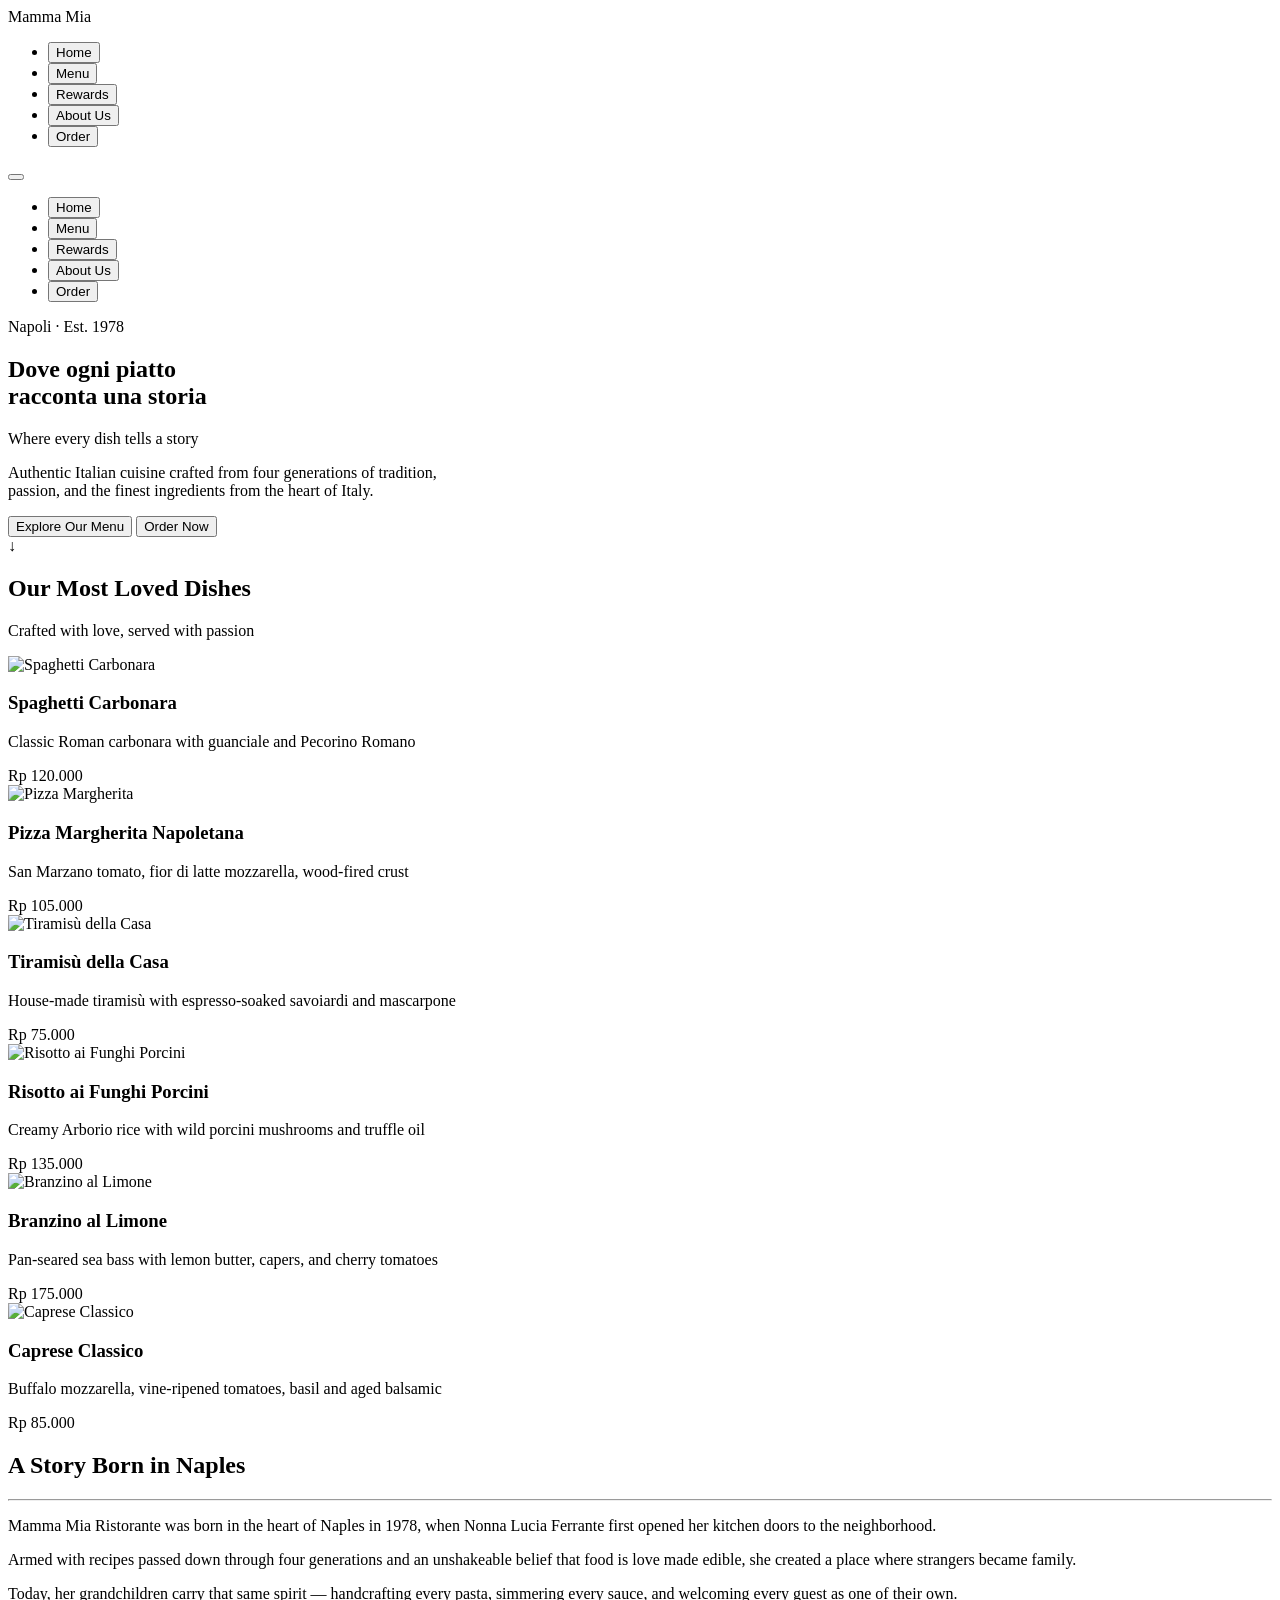
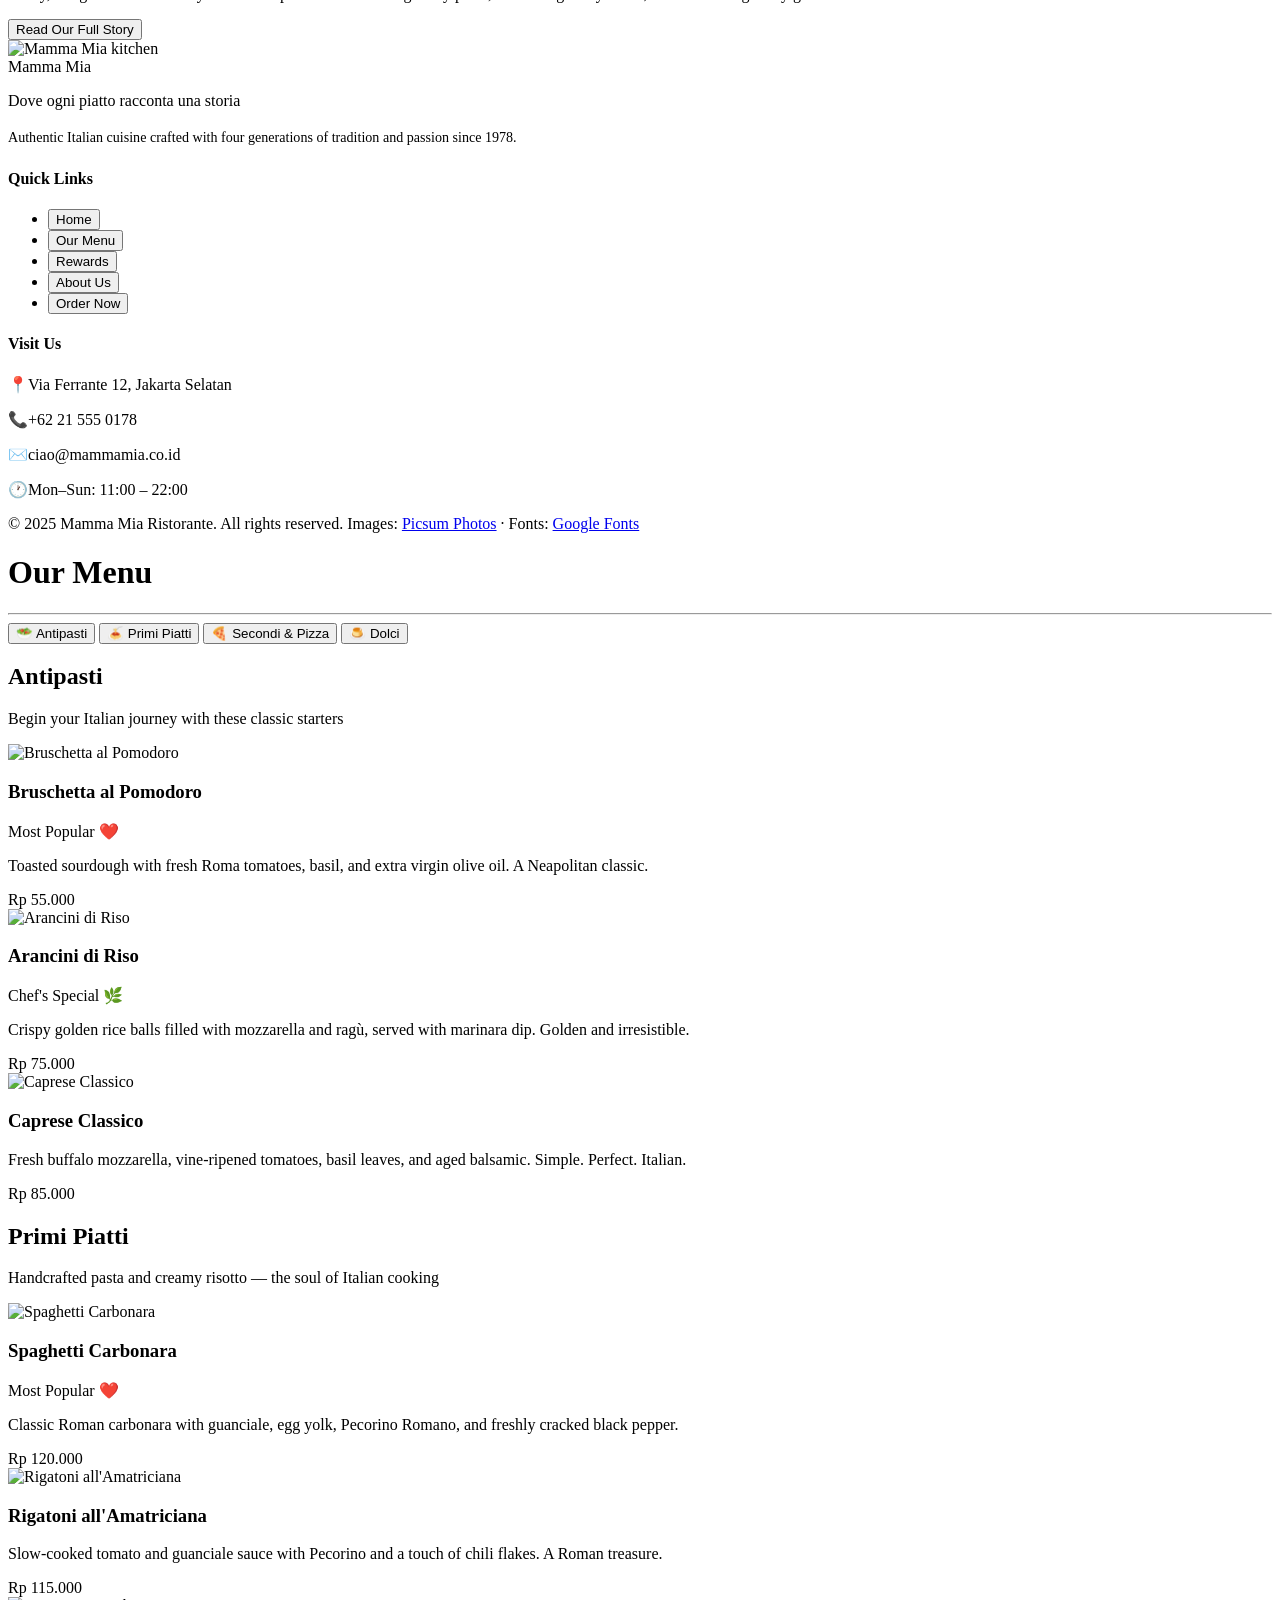
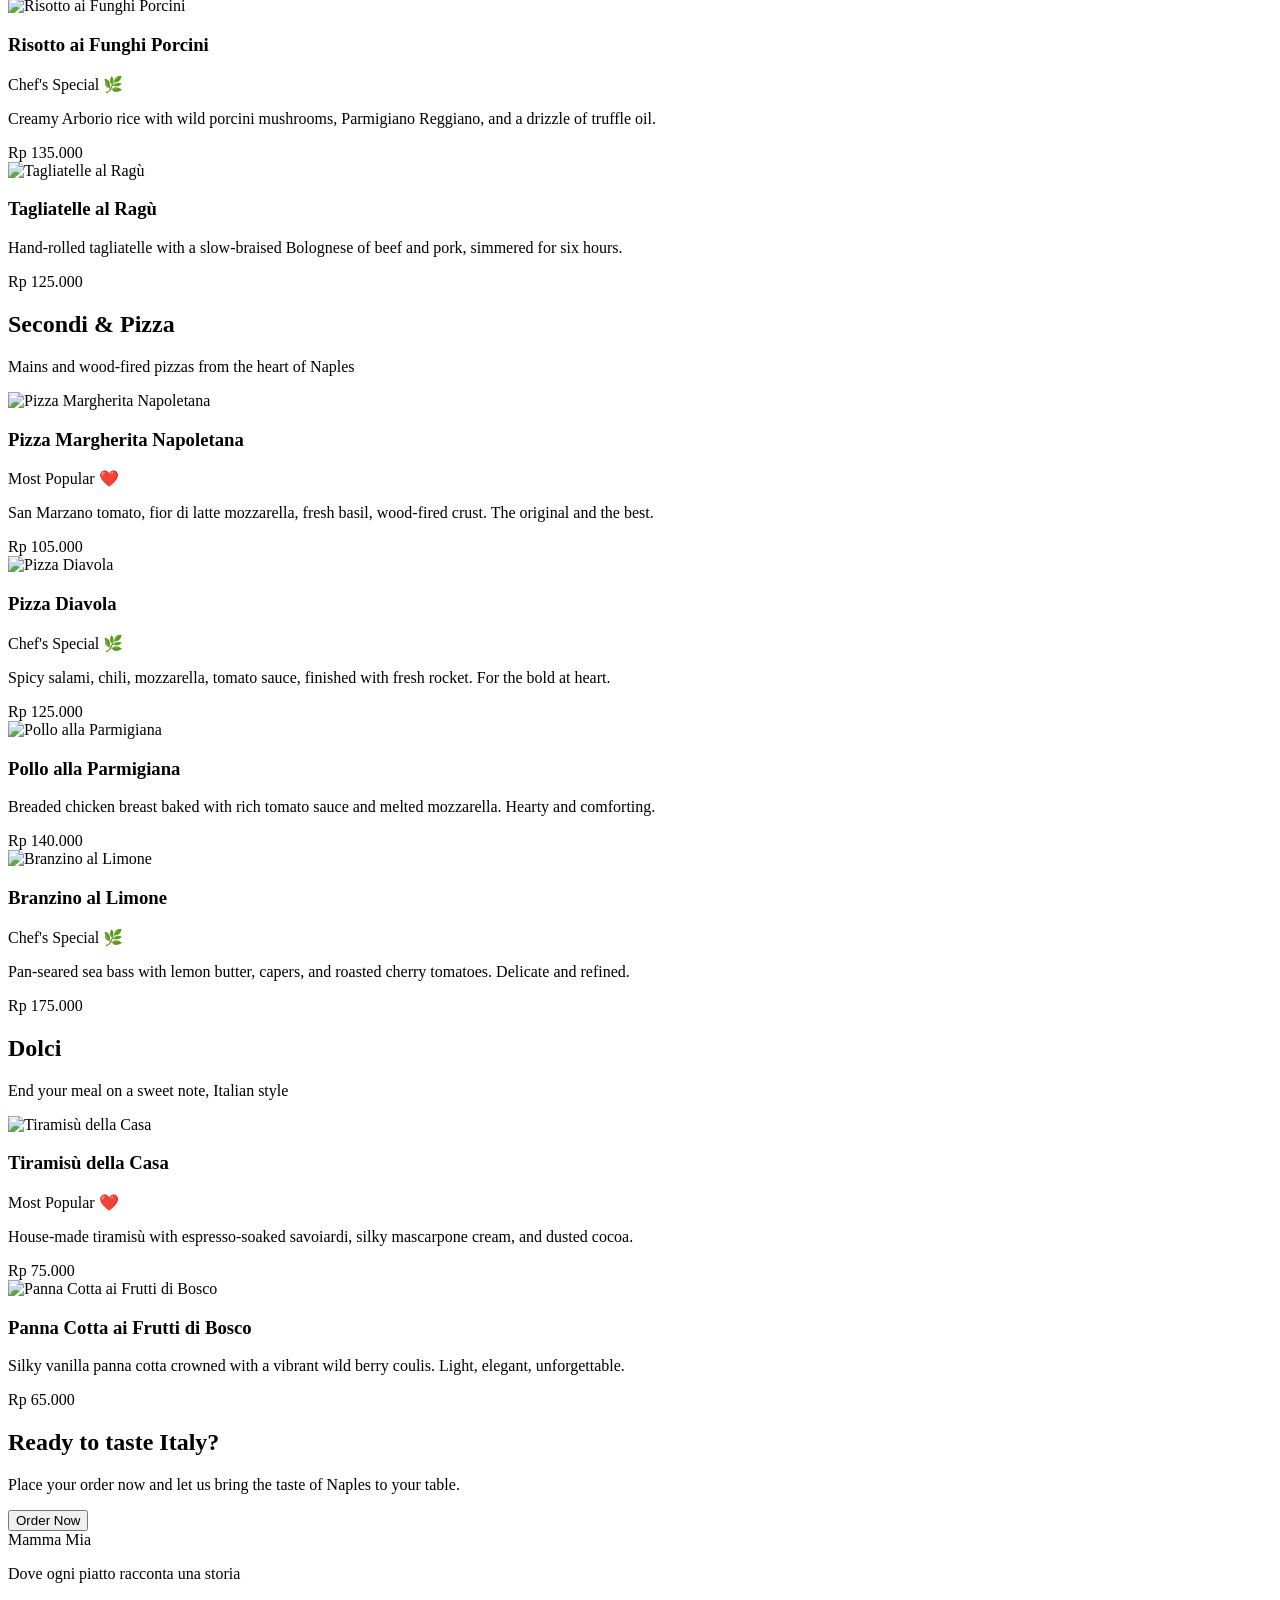
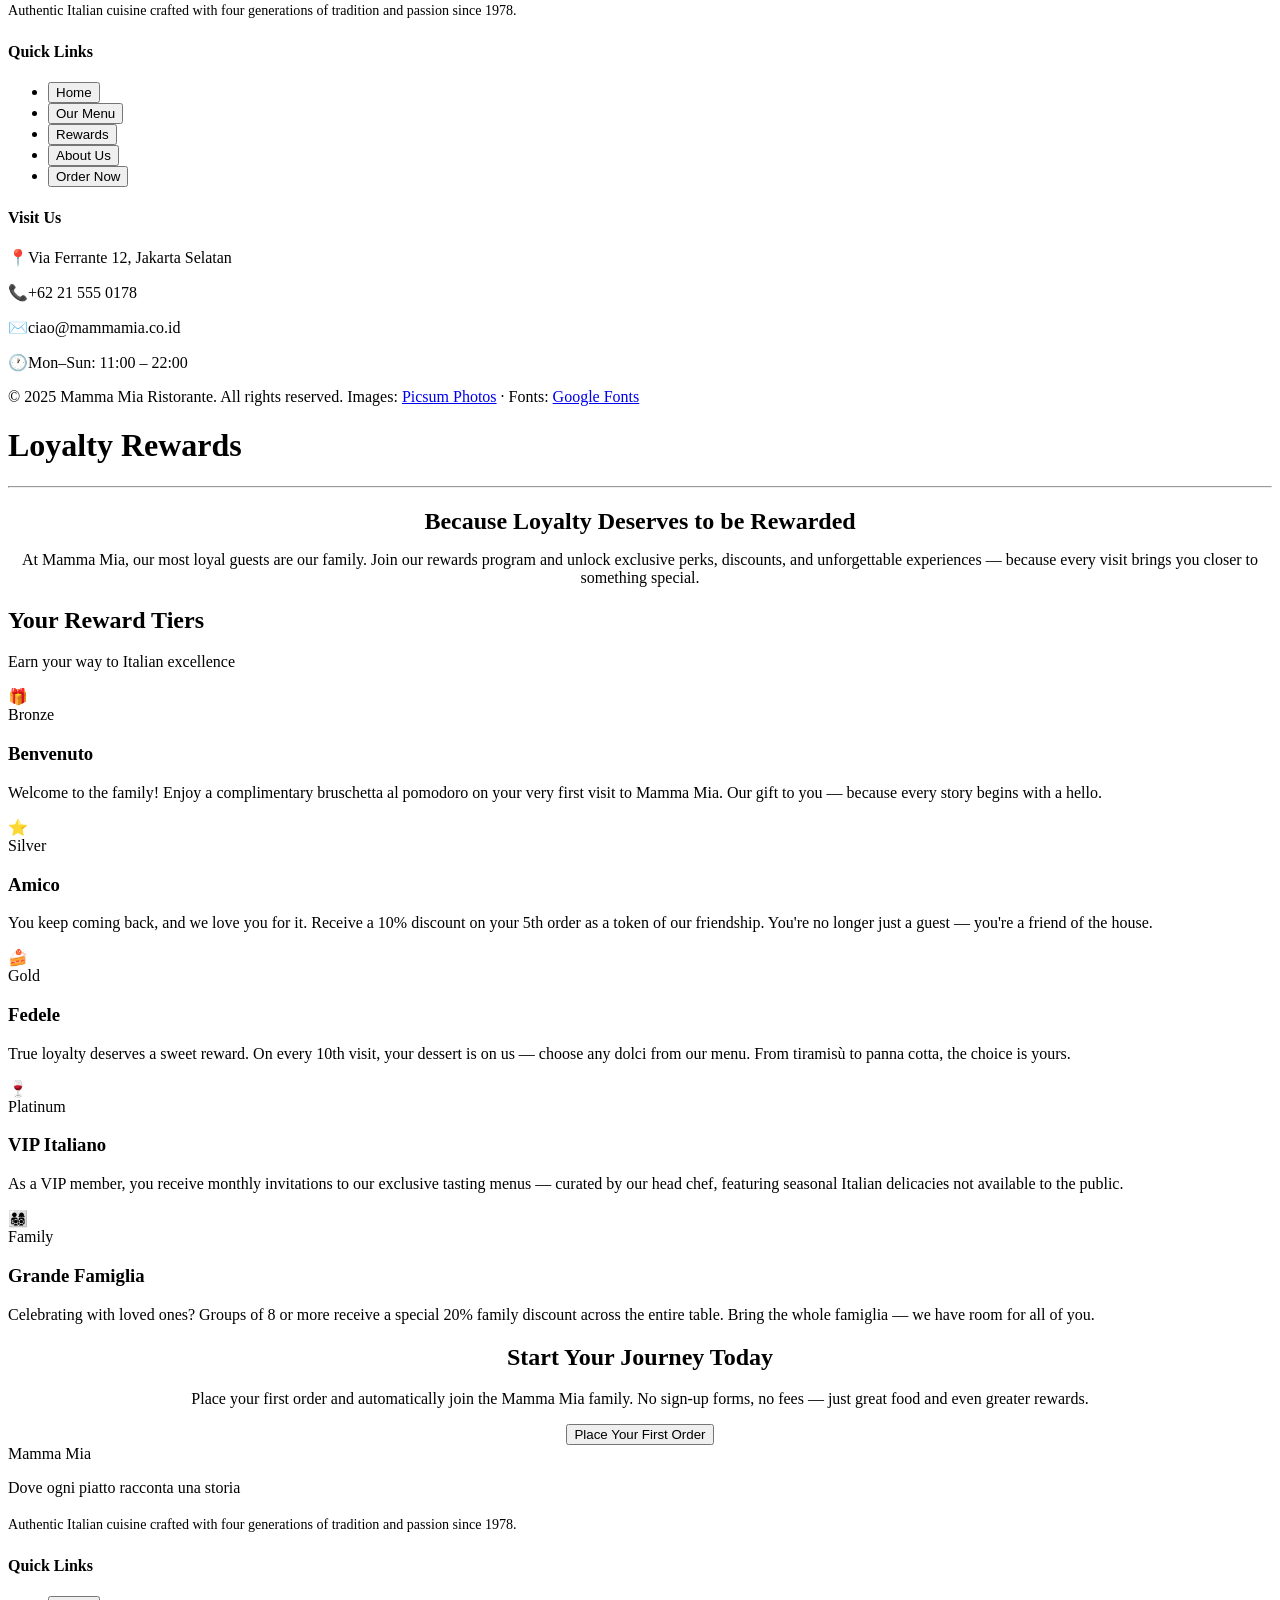
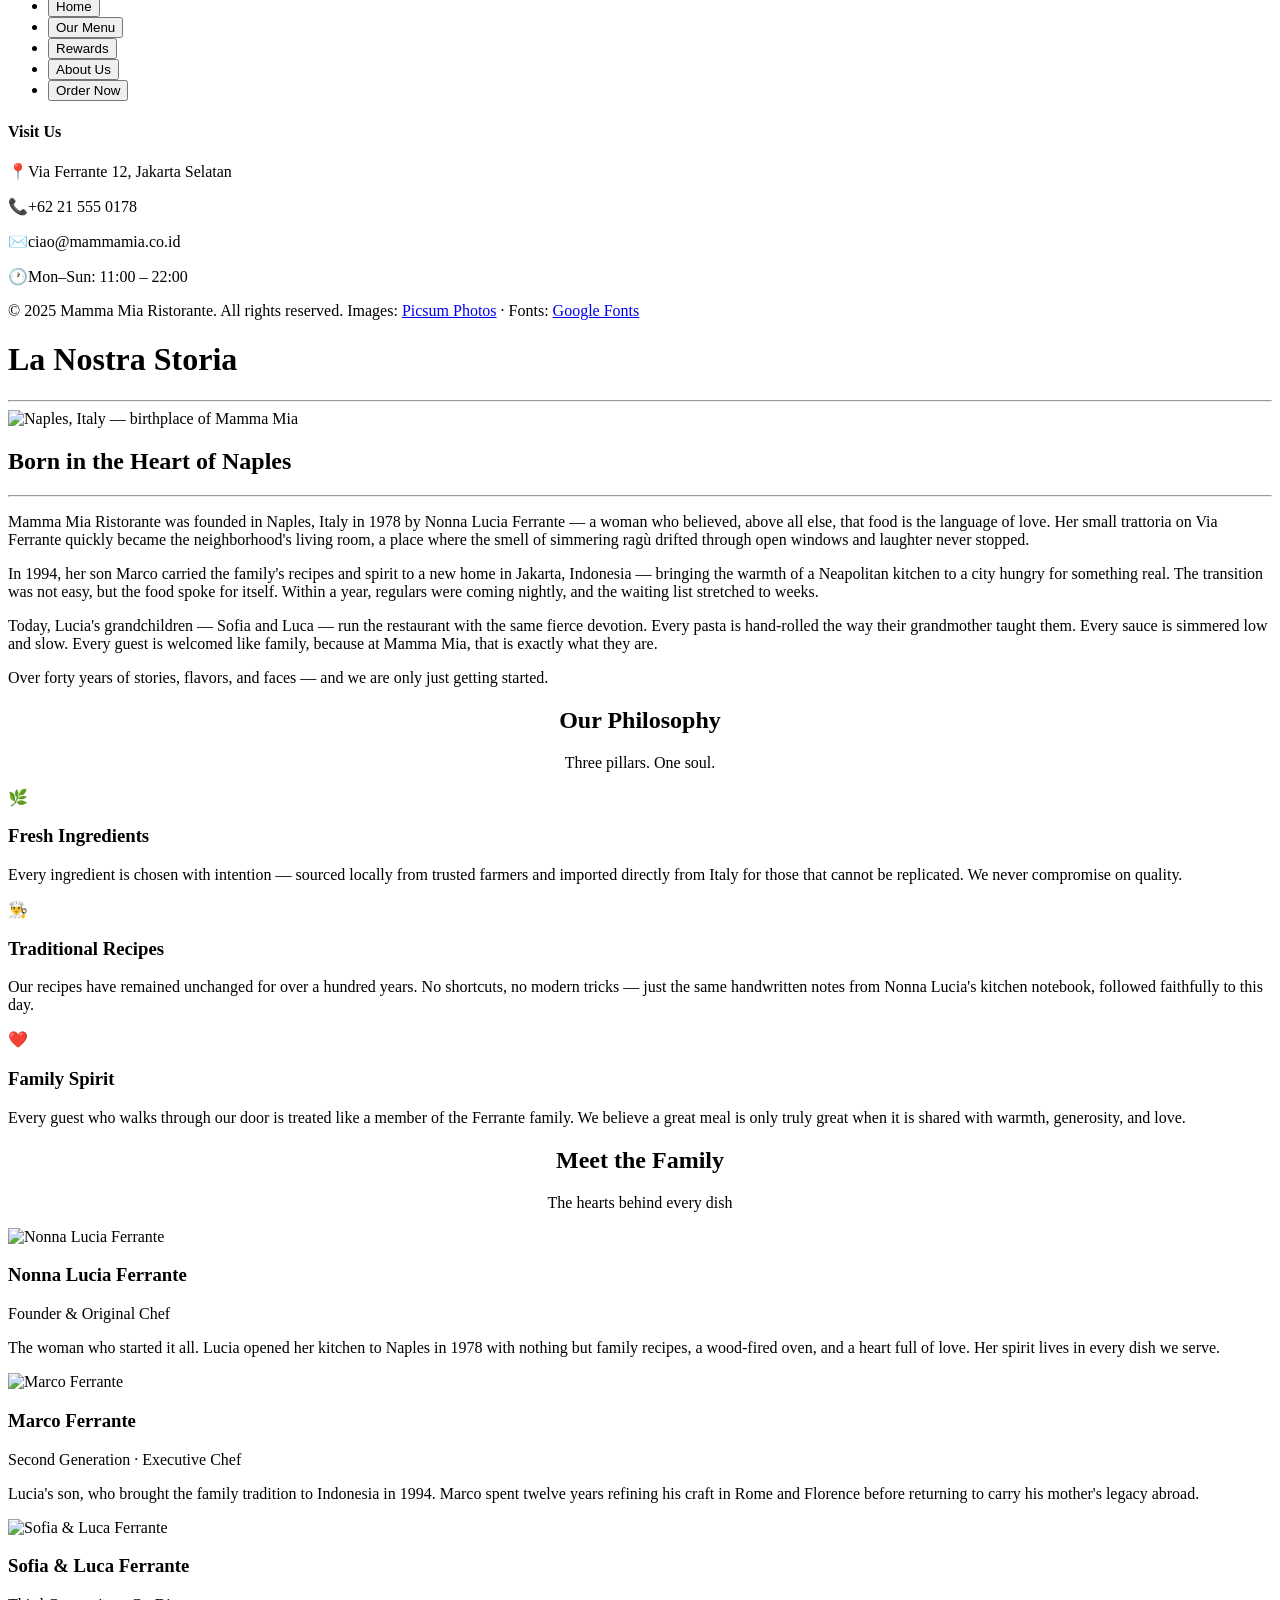
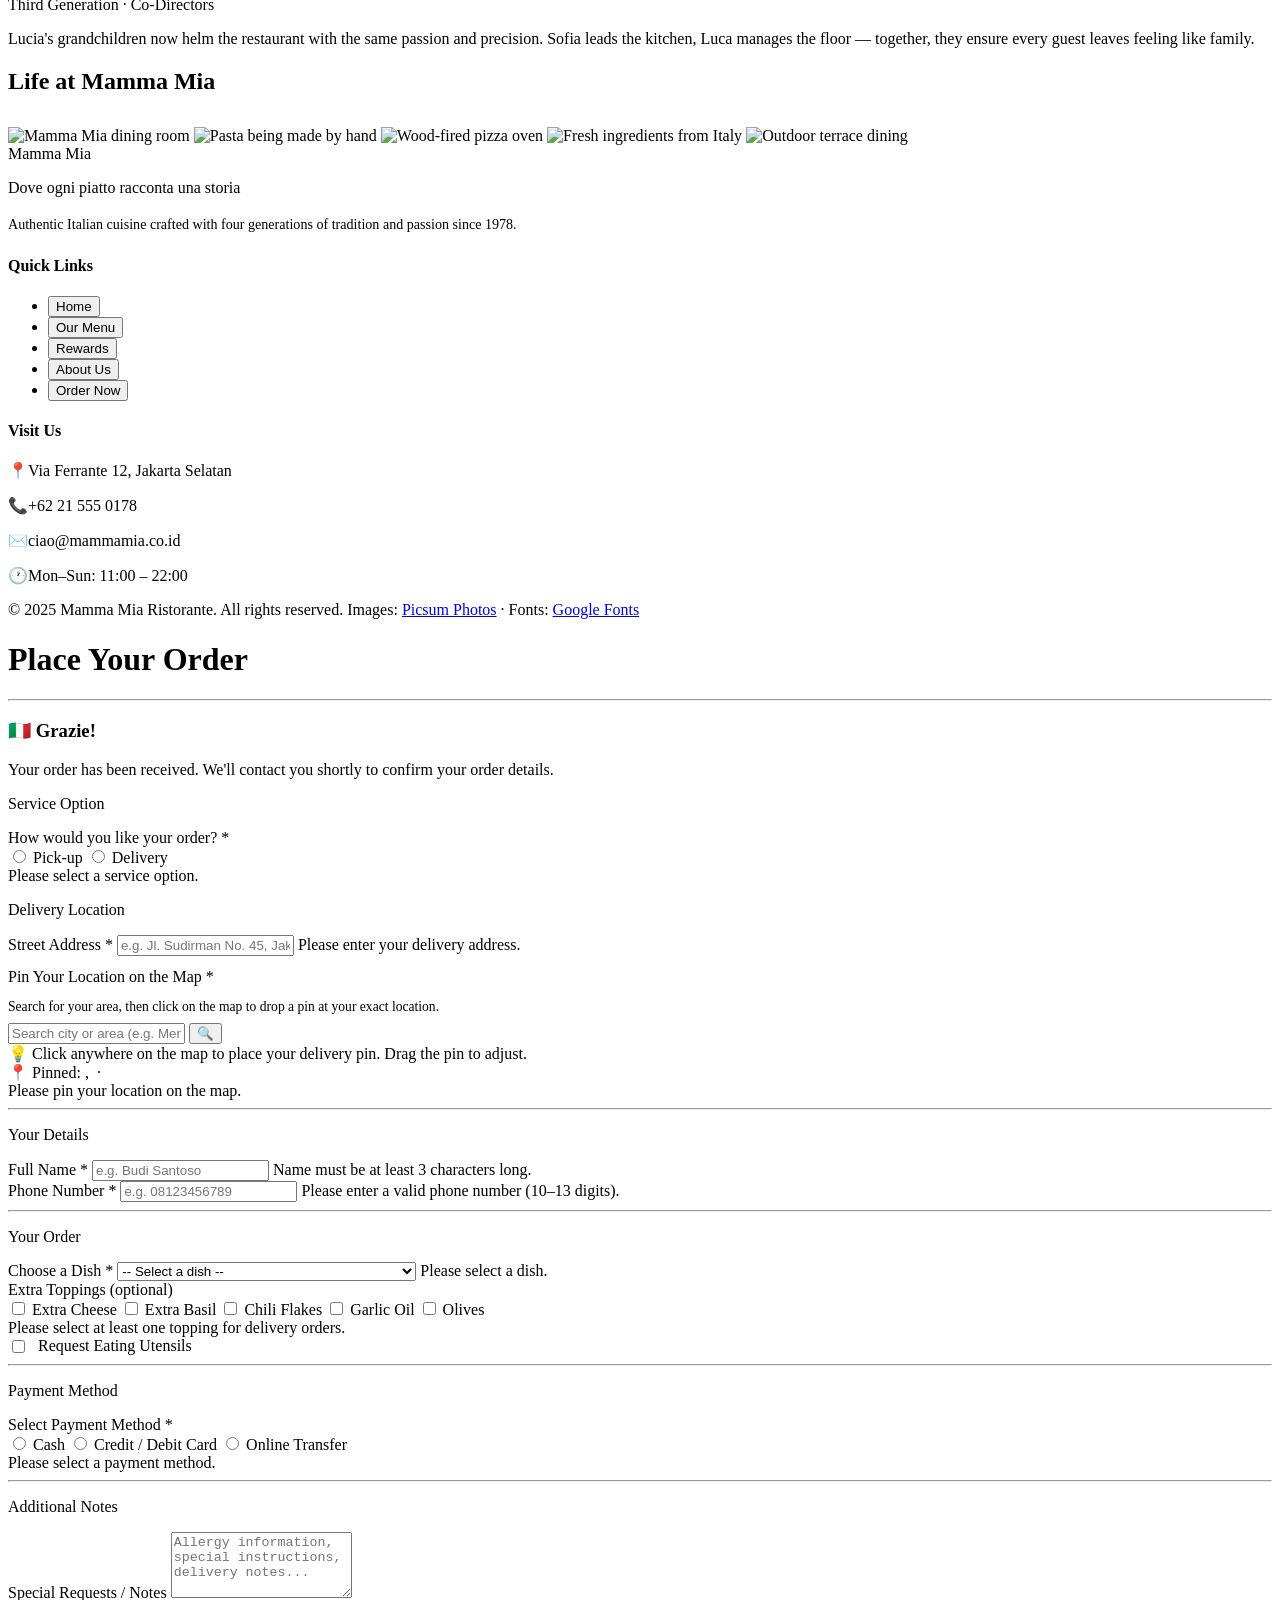
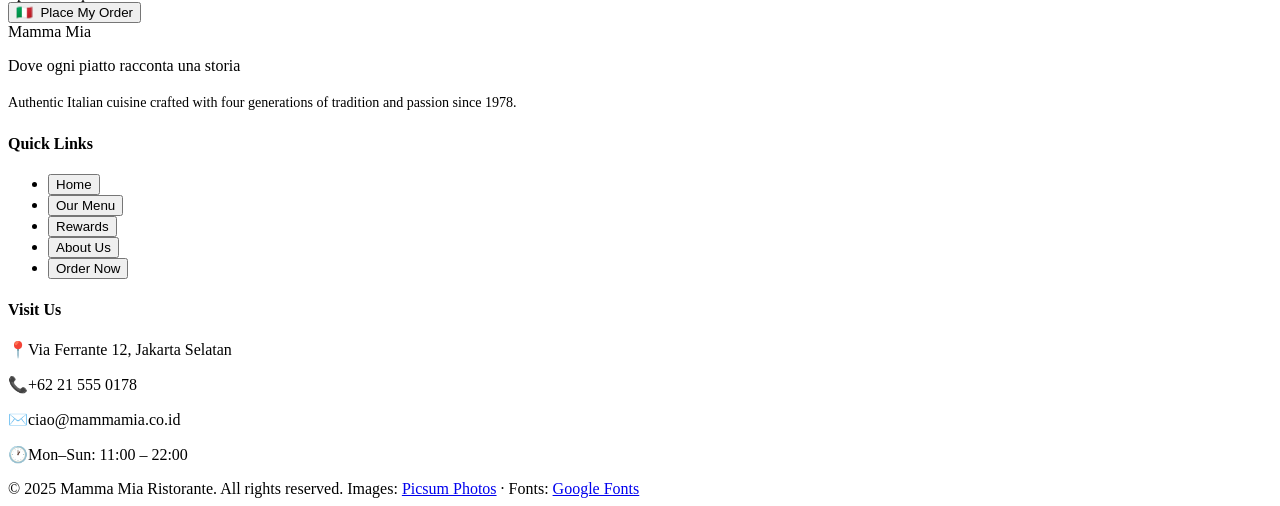
==== commit 225217e1: "emoji bug error" ====
--- a/Mamamia/index.html
+++ b/Mamamia/index.html
@@ -1,16 +1,5 @@
 ﻿<!DOCTYPE html>
 <html lang="en">
-
-<head>
-  <meta charset="UTF-8" />
-  <meta name="viewport" content="width=device-width, initial-scale=1.0" />
-  <title>Mamma Mia Ristorante</title>
-  <link href="https://fonts.googleapis.com/css2?family=Playfair+Display:ital,wght@0,400;0,700;1,400&family=Lato:wght@300;400;700&display=swap" rel="stylesheet" />
-  <link rel="stylesheet" href="https://cdnjs.cloudflare.com/ajax/libs/leaflet/1.9.4/leaflet.min.css" />
-  <script src="https://cdnjs.cloudflare.com/ajax/libs/leaflet/1.9.4/leaflet.min.js"></script>
-  <link rel="stylesheet" href="mamma-mia.css">
-</head>
-<body>
 
 <!-- ==================== HEADER ==================== -->
 <header id="site-header">
@@ -47,7 +36,7 @@
   <section class="hero">
     <div class="hero-bg"></div>
     <div class="hero-content">
-      <p class="hero-eyebrow">Napoli Â· Est. 1978</p>
+      <p class="hero-eyebrow">Napoli · Est. 1978</p>
       <h1>Dove ogni piatto<br>racconta una storia</h1>
       <p class="hero-translation">Where every dish tells a story</p>
       <p class="hero-subtitle">Authentic Italian cuisine crafted from four generations of tradition,<br>passion, and the finest ingredients from the heart of Italy.</p>
@@ -56,7 +45,7 @@
         <button class="btn btn-red" onclick="showPage('order')">Order Now</button>
       </div>
     </div>
-    <div class="scroll-indicator" onclick="document.getElementById('home-gallery').scrollIntoView({behavior:'smooth'})">â†“</div>
+    <div class="scroll-indicator" onclick="document.getElementById('home-gallery').scrollIntoView({behavior:'smooth'})">↓</div>
   </section>
 
   <!-- Gallery -->
@@ -82,10 +71,10 @@
           </div>
         </div>
         <div class="dish-card" onclick="showPage('menu')">
-          <img src="https://picsum.photos/seed/tiramisu/600/400" alt="TiramisÃ¹ della Casa" />
+          <img src="https://picsum.photos/seed/tiramisu/600/400" alt="Tiramisù della Casa" />
           <div class="dish-card-body">
-            <h3>TiramisÃ¹ della Casa</h3>
-            <p>House-made tiramisÃ¹ with espresso-soaked savoiardi and mascarpone</p>
+            <h3>Tiramisù della Casa</h3>
+            <p>House-made tiramisù with espresso-soaked savoiardi and mascarpone</p>
             <span class="dish-price">Rp 75.000</span>
           </div>
         </div>
@@ -126,7 +115,7 @@
           <hr class="gold-rule" />
           <p>Mamma Mia Ristorante was born in the heart of Naples in 1978, when Nonna Lucia Ferrante first opened her kitchen doors to the neighborhood.</p>
           <p>Armed with recipes passed down through four generations and an unshakeable belief that food is love made edible, she created a place where strangers became family.</p>
-          <p>Today, her grandchildren carry that same spirit â€” handcrafting every pasta, simmering every sauce, and welcoming every guest as one of their own.</p>
+          <p>Today, her grandchildren carry that same spirit — handcrafting every pasta, simmering every sauce, and welcoming every guest as one of their own.</p>
           <button class="btn btn-green" onclick="showPage('about')">Read Our Full Story</button>
         </div>
         <img src="https://picsum.photos/seed/italian-kitchen/800/600" alt="Mamma Mia kitchen" />
@@ -154,15 +143,15 @@
       </div>
       <div class="footer-col">
         <h4>Visit Us</h4>
-        <p><span>ðŸ“</span>Via Ferrante 12, Jakarta Selatan</p>
-        <p><span>ðŸ“ž</span>+62 21 555 0178</p>
-        <p><span>âœ‰ï¸</span>ciao@mammamia.co.id</p>
-        <p><span>ðŸ•</span>Monâ€“Sun: 11:00 â€“ 22:00</p>
+        <p><span>📍</span>Via Ferrante 12, Jakarta Selatan</p>
+        <p><span>📞</span>+62 21 555 0178</p>
+        <p><span>✉️</span>ciao@mammamia.co.id</p>
+        <p><span>🕐</span>Mon–Sun: 11:00 – 22:00</p>
       </div>
     </div>
     <div class="footer-bottom">
-      <span>Â© 2025 Mamma Mia Ristorante. All rights reserved.</span>
-      <span>Images: <a href="https://picsum.photos" target="_blank">Picsum Photos</a> Â· Fonts: <a href="https://fonts.google.com" target="_blank">Google Fonts</a></span>
+      <span>© 2025 Mamma Mia Ristorante. All rights reserved.</span>
+      <span>Images: <a href="https://picsum.photos" target="_blank">Picsum Photos</a> · Fonts: <a href="https://fonts.google.com" target="_blank">Google Fonts</a></span>
     </div>
   </footer>
 </div>
@@ -177,10 +166,10 @@
   <section class="section" style="background:var(--white);">
     <div class="container">
       <div class="menu-tabs" id="menu-tabs">
-        <button class="menu-tab active" onclick="switchMenuTab('antipasti')">ðŸ¥— Antipasti</button>
-        <button class="menu-tab" onclick="switchMenuTab('primi')">ðŸ Primi Piatti</button>
-        <button class="menu-tab" onclick="switchMenuTab('secondi')">ðŸ• Secondi & Pizza</button>
-        <button class="menu-tab" onclick="switchMenuTab('dolci')">ðŸ® Dolci</button>
+        <button class="menu-tab active" onclick="switchMenuTab('antipasti')">🥗 Antipasti</button>
+        <button class="menu-tab" onclick="switchMenuTab('primi')">🍝 Primi Piatti</button>
+        <button class="menu-tab" onclick="switchMenuTab('secondi')">🍕 Secondi & Pizza</button>
+        <button class="menu-tab" onclick="switchMenuTab('dolci')">🍮 Dolci</button>
       </div>
 
       <!-- Antipasti -->
@@ -193,7 +182,7 @@
             <div class="menu-card-body">
               <div class="menu-card-header">
                 <h3>Bruschetta al Pomodoro</h3>
-                <span class="menu-badge">Most Popular â¤ï¸</span>
+                <span class="menu-badge">Most Popular ❤️</span>
               </div>
               <p class="menu-desc">Toasted sourdough with fresh Roma tomatoes, basil, and extra virgin olive oil. A Neapolitan classic.</p>
               <span class="menu-price">Rp 55.000</span>
@@ -204,9 +193,9 @@
             <div class="menu-card-body">
               <div class="menu-card-header">
                 <h3>Arancini di Riso</h3>
-                <span class="menu-badge">Chef's Special ðŸŒ¿</span>
-              </div>
-              <p class="menu-desc">Crispy golden rice balls filled with mozzarella and ragÃ¹, served with marinara dip. Golden and irresistible.</p>
+                <span class="menu-badge">Chef's Special 🌿</span>
+              </div>
+              <p class="menu-desc">Crispy golden rice balls filled with mozzarella and ragù, served with marinara dip. Golden and irresistible.</p>
               <span class="menu-price">Rp 75.000</span>
             </div>
           </div>
@@ -226,14 +215,14 @@
       <!-- Primi Piatti -->
       <div class="menu-category" id="cat-primi">
         <h2 class="menu-category-title">Primi Piatti</h2>
-        <p class="menu-category-sub">Handcrafted pasta and creamy risotto â€” the soul of Italian cooking</p>
+        <p class="menu-category-sub">Handcrafted pasta and creamy risotto — the soul of Italian cooking</p>
         <div class="menu-grid">
           <div class="menu-card">
             <img src="https://picsum.photos/seed/carbonara2/600/400" alt="Spaghetti Carbonara" />
             <div class="menu-card-body">
               <div class="menu-card-header">
                 <h3>Spaghetti Carbonara</h3>
-                <span class="menu-badge">Most Popular â¤ï¸</span>
+                <span class="menu-badge">Most Popular ❤️</span>
               </div>
               <p class="menu-desc">Classic Roman carbonara with guanciale, egg yolk, Pecorino Romano, and freshly cracked black pepper.</p>
               <span class="menu-price">Rp 120.000</span>
@@ -254,17 +243,17 @@
             <div class="menu-card-body">
               <div class="menu-card-header">
                 <h3>Risotto ai Funghi Porcini</h3>
-                <span class="menu-badge">Chef's Special ðŸŒ¿</span>
+                <span class="menu-badge">Chef's Special 🌿</span>
               </div>
               <p class="menu-desc">Creamy Arborio rice with wild porcini mushrooms, Parmigiano Reggiano, and a drizzle of truffle oil.</p>
               <span class="menu-price">Rp 135.000</span>
             </div>
           </div>
           <div class="menu-card">
-            <img src="https://picsum.photos/seed/tagliatelle/600/400" alt="Tagliatelle al RagÃ¹" />
-            <div class="menu-card-body">
-              <div class="menu-card-header">
-                <h3>Tagliatelle al RagÃ¹</h3>
+            <img src="https://picsum.photos/seed/tagliatelle/600/400" alt="Tagliatelle al Ragù" />
+            <div class="menu-card-body">
+              <div class="menu-card-header">
+                <h3>Tagliatelle al Ragù</h3>
               </div>
               <p class="menu-desc">Hand-rolled tagliatelle with a slow-braised Bolognese of beef and pork, simmered for six hours.</p>
               <span class="menu-price">Rp 125.000</span>
@@ -283,7 +272,7 @@
             <div class="menu-card-body">
               <div class="menu-card-header">
                 <h3>Pizza Margherita Napoletana</h3>
-                <span class="menu-badge">Most Popular â¤ï¸</span>
+                <span class="menu-badge">Most Popular ❤️</span>
               </div>
               <p class="menu-desc">San Marzano tomato, fior di latte mozzarella, fresh basil, wood-fired crust. The original and the best.</p>
               <span class="menu-price">Rp 105.000</span>
@@ -294,7 +283,7 @@
             <div class="menu-card-body">
               <div class="menu-card-header">
                 <h3>Pizza Diavola</h3>
-                <span class="menu-badge">Chef's Special ðŸŒ¿</span>
+                <span class="menu-badge">Chef's Special 🌿</span>
               </div>
               <p class="menu-desc">Spicy salami, chili, mozzarella, tomato sauce, finished with fresh rocket. For the bold at heart.</p>
               <span class="menu-price">Rp 125.000</span>
@@ -315,7 +304,7 @@
             <div class="menu-card-body">
               <div class="menu-card-header">
                 <h3>Branzino al Limone</h3>
-                <span class="menu-badge">Chef's Special ðŸŒ¿</span>
+                <span class="menu-badge">Chef's Special 🌿</span>
               </div>
               <p class="menu-desc">Pan-seared sea bass with lemon butter, capers, and roasted cherry tomatoes. Delicate and refined.</p>
               <span class="menu-price">Rp 175.000</span>
@@ -330,13 +319,13 @@
         <p class="menu-category-sub">End your meal on a sweet note, Italian style</p>
         <div class="menu-grid">
           <div class="menu-card">
-            <img src="https://picsum.photos/seed/tiramisu2/600/400" alt="TiramisÃ¹ della Casa" />
-            <div class="menu-card-body">
-              <div class="menu-card-header">
-                <h3>TiramisÃ¹ della Casa</h3>
-                <span class="menu-badge">Most Popular â¤ï¸</span>
-              </div>
-              <p class="menu-desc">House-made tiramisÃ¹ with espresso-soaked savoiardi, silky mascarpone cream, and dusted cocoa.</p>
+            <img src="https://picsum.photos/seed/tiramisu2/600/400" alt="Tiramisù della Casa" />
+            <div class="menu-card-body">
+              <div class="menu-card-header">
+                <h3>Tiramisù della Casa</h3>
+                <span class="menu-badge">Most Popular ❤️</span>
+              </div>
+              <p class="menu-desc">House-made tiramisù with espresso-soaked savoiardi, silky mascarpone cream, and dusted cocoa.</p>
               <span class="menu-price">Rp 75.000</span>
             </div>
           </div>
@@ -381,15 +370,15 @@
       </div>
       <div class="footer-col">
         <h4>Visit Us</h4>
-        <p><span>ðŸ“</span>Via Ferrante 12, Jakarta Selatan</p>
-        <p><span>ðŸ“ž</span>+62 21 555 0178</p>
-        <p><span>âœ‰ï¸</span>ciao@mammamia.co.id</p>
-        <p><span>ðŸ•</span>Monâ€“Sun: 11:00 â€“ 22:00</p>
+        <p><span>📍</span>Via Ferrante 12, Jakarta Selatan</p>
+        <p><span>📞</span>+62 21 555 0178</p>
+        <p><span>✉️</span>ciao@mammamia.co.id</p>
+        <p><span>🕐</span>Mon–Sun: 11:00 – 22:00</p>
       </div>
     </div>
     <div class="footer-bottom">
-      <span>Â© 2025 Mamma Mia Ristorante. All rights reserved.</span>
-      <span>Images: <a href="https://picsum.photos" target="_blank">Picsum Photos</a> Â· Fonts: <a href="https://fonts.google.com" target="_blank">Google Fonts</a></span>
+      <span>© 2025 Mamma Mia Ristorante. All rights reserved.</span>
+      <span>Images: <a href="https://picsum.photos" target="_blank">Picsum Photos</a> · Fonts: <a href="https://fonts.google.com" target="_blank">Google Fonts</a></span>
     </div>
   </footer>
 </div>
@@ -404,7 +393,7 @@
   <div class="rewards-intro">
     <div class="container" style="text-align:center;">
       <h2 style="margin-bottom:16px;">Because Loyalty Deserves to be Rewarded</h2>
-      <p>At Mamma Mia, our most loyal guests are our family. Join our rewards program and unlock exclusive perks, discounts, and unforgettable experiences â€” because every visit brings you closer to something special.</p>
+      <p>At Mamma Mia, our most loyal guests are our family. Join our rewards program and unlock exclusive perks, discounts, and unforgettable experiences — because every visit brings you closer to something special.</p>
     </div>
   </div>
 
@@ -414,34 +403,34 @@
       <p class="section-subtitle">Earn your way to Italian excellence</p>
       <div class="rewards-grid">
         <div class="reward-card bronze">
-          <div class="reward-icon">ðŸŽ</div>
+          <div class="reward-icon">🎁</div>
           <span class="reward-tier">Bronze</span>
           <h3>Benvenuto</h3>
-          <p>Welcome to the family! Enjoy a complimentary bruschetta al pomodoro on your very first visit to Mamma Mia. Our gift to you â€” because every story begins with a hello.</p>
+          <p>Welcome to the family! Enjoy a complimentary bruschetta al pomodoro on your very first visit to Mamma Mia. Our gift to you — because every story begins with a hello.</p>
         </div>
         <div class="reward-card silver">
-          <div class="reward-icon">â­</div>
+          <div class="reward-icon">⭐</div>
           <span class="reward-tier">Silver</span>
           <h3>Amico</h3>
-          <p>You keep coming back, and we love you for it. Receive a 10% discount on your 5th order as a token of our friendship. You're no longer just a guest â€” you're a friend of the house.</p>
+          <p>You keep coming back, and we love you for it. Receive a 10% discount on your 5th order as a token of our friendship. You're no longer just a guest — you're a friend of the house.</p>
         </div>
         <div class="reward-card gold">
-          <div class="reward-icon">ðŸ°</div>
+          <div class="reward-icon">🍰</div>
           <span class="reward-tier">Gold</span>
           <h3>Fedele</h3>
-          <p>True loyalty deserves a sweet reward. On every 10th visit, your dessert is on us â€” choose any dolci from our menu. From tiramisÃ¹ to panna cotta, the choice is yours.</p>
+          <p>True loyalty deserves a sweet reward. On every 10th visit, your dessert is on us — choose any dolci from our menu. From tiramisù to panna cotta, the choice is yours.</p>
         </div>
         <div class="reward-card platinum">
-          <div class="reward-icon">ðŸ·</div>
+          <div class="reward-icon">🍷</div>
           <span class="reward-tier">Platinum</span>
           <h3>VIP Italiano</h3>
-          <p>As a VIP member, you receive monthly invitations to our exclusive tasting menus â€” curated by our head chef, featuring seasonal Italian delicacies not available to the public.</p>
+          <p>As a VIP member, you receive monthly invitations to our exclusive tasting menus — curated by our head chef, featuring seasonal Italian delicacies not available to the public.</p>
         </div>
         <div class="reward-card vip">
-          <div class="reward-icon">ðŸ‘¨â€ðŸ‘©â€ðŸ‘§â€ðŸ‘¦</div>
+          <div class="reward-icon">👨‍👩‍👧‍👦</div>
           <span class="reward-tier">Family</span>
           <h3>Grande Famiglia</h3>
-          <p>Celebrating with loved ones? Groups of 8 or more receive a special 20% family discount across the entire table. Bring the whole famiglia â€” we have room for all of you.</p>
+          <p>Celebrating with loved ones? Groups of 8 or more receive a special 20% family discount across the entire table. Bring the whole famiglia — we have room for all of you.</p>
         </div>
       </div>
     </div>
@@ -450,7 +439,7 @@
   <div class="rewards-join">
     <div class="container" style="text-align:center;">
       <h2>Start Your Journey Today</h2>
-      <p>Place your first order and automatically join the Mamma Mia family. No sign-up forms, no fees â€” just great food and even greater rewards.</p>
+      <p>Place your first order and automatically join the Mamma Mia family. No sign-up forms, no fees — just great food and even greater rewards.</p>
       <button class="btn btn-gold" onclick="showPage('order')">Place Your First Order</button>
     </div>
   </div>
@@ -474,15 +463,15 @@
       </div>
       <div class="footer-col">
         <h4>Visit Us</h4>
-        <p><span>ðŸ“</span>Via Ferrante 12, Jakarta Selatan</p>
-        <p><span>ðŸ“ž</span>+62 21 555 0178</p>
-        <p><span>âœ‰ï¸</span>ciao@mammamia.co.id</p>
-        <p><span>ðŸ•</span>Monâ€“Sun: 11:00 â€“ 22:00</p>
+        <p><span>📍</span>Via Ferrante 12, Jakarta Selatan</p>
+        <p><span>📞</span>+62 21 555 0178</p>
+        <p><span>✉️</span>ciao@mammamia.co.id</p>
+        <p><span>🕐</span>Mon–Sun: 11:00 – 22:00</p>
       </div>
     </div>
     <div class="footer-bottom">
-      <span>Â© 2025 Mamma Mia Ristorante. All rights reserved.</span>
-      <span>Images: <a href="https://picsum.photos" target="_blank">Picsum Photos</a> Â· Fonts: <a href="https://fonts.google.com" target="_blank">Google Fonts</a></span>
+      <span>© 2025 Mamma Mia Ristorante. All rights reserved.</span>
+      <span>Images: <a href="https://picsum.photos" target="_blank">Picsum Photos</a> · Fonts: <a href="https://fonts.google.com" target="_blank">Google Fonts</a></span>
     </div>
   </footer>
 </div>
@@ -497,14 +486,14 @@
   <section class="section about-story">
     <div class="container">
       <div class="two-col">
-        <img src="https://picsum.photos/seed/naples-italy/800/700" alt="Naples, Italy â€” birthplace of Mamma Mia" />
+        <img src="https://picsum.photos/seed/naples-italy/800/700" alt="Naples, Italy — birthplace of Mamma Mia" />
         <div class="two-col-text">
           <h2>Born in the Heart of Naples</h2>
           <hr class="gold-rule" style="margin:16px 0;" />
-          <p>Mamma Mia Ristorante was founded in Naples, Italy in 1978 by Nonna Lucia Ferrante â€” a woman who believed, above all else, that food is the language of love. Her small trattoria on Via Ferrante quickly became the neighborhood's living room, a place where the smell of simmering ragÃ¹ drifted through open windows and laughter never stopped.</p>
-          <p>In 1994, her son Marco carried the family's recipes and spirit to a new home in Jakarta, Indonesia â€” bringing the warmth of a Neapolitan kitchen to a city hungry for something real. The transition was not easy, but the food spoke for itself. Within a year, regulars were coming nightly, and the waiting list stretched to weeks.</p>
-          <p>Today, Lucia's grandchildren â€” Sofia and Luca â€” run the restaurant with the same fierce devotion. Every pasta is hand-rolled the way their grandmother taught them. Every sauce is simmered low and slow. Every guest is welcomed like family, because at Mamma Mia, that is exactly what they are.</p>
-          <p>Over forty years of stories, flavors, and faces â€” and we are only just getting started.</p>
+          <p>Mamma Mia Ristorante was founded in Naples, Italy in 1978 by Nonna Lucia Ferrante — a woman who believed, above all else, that food is the language of love. Her small trattoria on Via Ferrante quickly became the neighborhood's living room, a place where the smell of simmering ragù drifted through open windows and laughter never stopped.</p>
+          <p>In 1994, her son Marco carried the family's recipes and spirit to a new home in Jakarta, Indonesia — bringing the warmth of a Neapolitan kitchen to a city hungry for something real. The transition was not easy, but the food spoke for itself. Within a year, regulars were coming nightly, and the waiting list stretched to weeks.</p>
+          <p>Today, Lucia's grandchildren — Sofia and Luca — run the restaurant with the same fierce devotion. Every pasta is hand-rolled the way their grandmother taught them. Every sauce is simmered low and slow. Every guest is welcomed like family, because at Mamma Mia, that is exactly what they are.</p>
+          <p>Over forty years of stories, flavors, and faces — and we are only just getting started.</p>
         </div>
       </div>
     </div>
@@ -517,17 +506,17 @@
       <p class="section-subtitle" style="text-align:center;">Three pillars. One soul.</p>
       <div class="philosophy-grid">
         <div class="philosophy-card">
-          <div class="philosophy-icon">ðŸŒ¿</div>
+          <div class="philosophy-icon">🌿</div>
           <h3>Fresh Ingredients</h3>
-          <p>Every ingredient is chosen with intention â€” sourced locally from trusted farmers and imported directly from Italy for those that cannot be replicated. We never compromise on quality.</p>
+          <p>Every ingredient is chosen with intention — sourced locally from trusted farmers and imported directly from Italy for those that cannot be replicated. We never compromise on quality.</p>
         </div>
         <div class="philosophy-card">
-          <div class="philosophy-icon">ðŸ‘¨â€ðŸ³</div>
+          <div class="philosophy-icon">👨‍🍳</div>
           <h3>Traditional Recipes</h3>
-          <p>Our recipes have remained unchanged for over a hundred years. No shortcuts, no modern tricks â€” just the same handwritten notes from Nonna Lucia's kitchen notebook, followed faithfully to this day.</p>
+          <p>Our recipes have remained unchanged for over a hundred years. No shortcuts, no modern tricks — just the same handwritten notes from Nonna Lucia's kitchen notebook, followed faithfully to this day.</p>
         </div>
         <div class="philosophy-card">
-          <div class="philosophy-icon">â¤ï¸</div>
+          <div class="philosophy-icon">❤️</div>
           <h3>Family Spirit</h3>
           <p>Every guest who walks through our door is treated like a member of the Ferrante family. We believe a great meal is only truly great when it is shared with warmth, generosity, and love.</p>
         </div>
@@ -550,14 +539,14 @@
         <div class="founder-card">
           <img src="https://picsum.photos/seed/marco-ferrante/300/300" alt="Marco Ferrante" />
           <h3>Marco Ferrante</h3>
-          <p class="founder-role">Second Generation Â· Executive Chef</p>
+          <p class="founder-role">Second Generation · Executive Chef</p>
           <p>Lucia's son, who brought the family tradition to Indonesia in 1994. Marco spent twelve years refining his craft in Rome and Florence before returning to carry his mother's legacy abroad.</p>
         </div>
         <div class="founder-card">
           <img src="https://picsum.photos/seed/sofia-ferrante/300/300" alt="Sofia & Luca Ferrante" />
           <h3>Sofia & Luca Ferrante</h3>
-          <p class="founder-role">Third Generation Â· Co-Directors</p>
-          <p>Lucia's grandchildren now helm the restaurant with the same passion and precision. Sofia leads the kitchen, Luca manages the floor â€” together, they ensure every guest leaves feeling like family.</p>
+          <p class="founder-role">Third Generation · Co-Directors</p>
+          <p>Lucia's grandchildren now helm the restaurant with the same passion and precision. Sofia leads the kitchen, Luca manages the floor — together, they ensure every guest leaves feeling like family.</p>
         </div>
       </div>
     </div>
@@ -596,15 +585,15 @@
       </div>
       <div class="footer-col">
         <h4>Visit Us</h4>
-        <p><span>ðŸ“</span>Via Ferrante 12, Jakarta Selatan</p>
-        <p><span>ðŸ“ž</span>+62 21 555 0178</p>
-        <p><span>âœ‰ï¸</span>ciao@mammamia.co.id</p>
-        <p><span>ðŸ•</span>Monâ€“Sun: 11:00 â€“ 22:00</p>
+        <p><span>📍</span>Via Ferrante 12, Jakarta Selatan</p>
+        <p><span>📞</span>+62 21 555 0178</p>
+        <p><span>✉️</span>ciao@mammamia.co.id</p>
+        <p><span>🕐</span>Mon–Sun: 11:00 – 22:00</p>
       </div>
     </div>
     <div class="footer-bottom">
-      <span>Â© 2025 Mamma Mia Ristorante. All rights reserved.</span>
-      <span>Images: <a href="https://picsum.photos" target="_blank">Picsum Photos</a> Â· Fonts: <a href="https://fonts.google.com" target="_blank">Google Fonts</a></span>
+      <span>© 2025 Mamma Mia Ristorante. All rights reserved.</span>
+      <span>Images: <a href="https://picsum.photos" target="_blank">Picsum Photos</a> · Fonts: <a href="https://fonts.google.com" target="_blank">Google Fonts</a></span>
     </div>
   </footer>
 </div>
@@ -620,7 +609,7 @@
     <div class="container">
       <div class="order-form-wrap">
         <div class="success-msg" id="success-msg">
-          <h3>ðŸ‡®ðŸ‡¹ Grazie!</h3>
+          <h3>🇮🇹 Grazie!</h3>
           <p>Your order has been received. We'll contact you shortly to confirm your order details.</p>
         </div>
 
@@ -654,14 +643,14 @@
               <label>Pin Your Location on the Map <span class="req">*</span></label>
               <p style="font-size:0.85rem;color:var(--text-light);margin-bottom:8px;">Search for your area, then click on the map to drop a pin at your exact location.</p>
               <div class="map-search-wrap">
-                <input type="text" id="map-search-input" class="form-control" placeholder="Search city or area (e.g. Menteng, Jakarta)â€¦" />
-                <button type="button" id="map-search-btn" title="Search">ðŸ”</button>
+                <input type="text" id="map-search-input" class="form-control" placeholder="Search city or area (e.g. Menteng, Jakarta)…" />
+                <button type="button" id="map-search-btn" title="Search">🔍</button>
               </div>
               <div id="delivery-map"></div>
-              <div class="map-hint">ðŸ’¡ Click anywhere on the map to place your delivery pin. Drag the pin to adjust.</div>
+              <div class="map-hint">💡 Click anywhere on the map to place your delivery pin. Drag the pin to adjust.</div>
               <div class="map-coords-display" id="map-coords-display">
-                ðŸ“ Pinned: <strong id="coords-lat"></strong>, <strong id="coords-lng"></strong>
-                &nbsp;Â·&nbsp; <span id="coords-address" style="color:var(--text-light);"></span>
+                📍 Pinned: <strong id="coords-lat"></strong>, <strong id="coords-lng"></strong>
+                &nbsp;·&nbsp; <span id="coords-address" style="color:var(--text-light);"></span>
               </div>
               <span class="error-msg" id="err-pin">Please pin your location on the map.</span>
             </div>
@@ -679,7 +668,7 @@
           <div class="form-group">
             <label for="cust-phone">Phone Number <span class="req">*</span></label>
             <input type="tel" id="cust-phone" class="form-control" placeholder="e.g. 08123456789" />
-            <span class="error-msg" id="err-phone">Please enter a valid phone number (10â€“13 digits).</span>
+            <span class="error-msg" id="err-phone">Please enter a valid phone number (10–13 digits).</span>
           </div>
 
           <hr class="form-divider" />
@@ -690,26 +679,26 @@
             <label for="menu-select">Choose a Dish <span class="req">*</span></label>
             <select id="menu-select" class="form-control">
               <option value="">-- Select a dish --</option>
-              <optgroup label="ðŸ¥— Antipasti">
-                <option value="bruschetta">Bruschetta al Pomodoro â€” Rp 55.000</option>
-                <option value="arancini">Arancini di Riso â€” Rp 75.000</option>
-                <option value="caprese">Caprese Classico â€” Rp 85.000</option>
+              <optgroup label="🥗 Antipasti">
+                <option value="bruschetta">Bruschetta al Pomodoro — Rp 55.000</option>
+                <option value="arancini">Arancini di Riso — Rp 75.000</option>
+                <option value="caprese">Caprese Classico — Rp 85.000</option>
               </optgroup>
-              <optgroup label="ðŸ Primi Piatti">
-                <option value="carbonara">Spaghetti Carbonara â€” Rp 120.000</option>
-                <option value="amatriciana">Rigatoni all'Amatriciana â€” Rp 115.000</option>
-                <option value="risotto">Risotto ai Funghi Porcini â€” Rp 135.000</option>
-                <option value="tagliatelle">Tagliatelle al RagÃ¹ â€” Rp 125.000</option>
+              <optgroup label="🍝 Primi Piatti">
+                <option value="carbonara">Spaghetti Carbonara — Rp 120.000</option>
+                <option value="amatriciana">Rigatoni all'Amatriciana — Rp 115.000</option>
+                <option value="risotto">Risotto ai Funghi Porcini — Rp 135.000</option>
+                <option value="tagliatelle">Tagliatelle al Ragù — Rp 125.000</option>
               </optgroup>
-              <optgroup label="ðŸ• Secondi & Pizza">
-                <option value="margherita">Pizza Margherita Napoletana â€” Rp 105.000</option>
-                <option value="diavola">Pizza Diavola â€” Rp 125.000</option>
-                <option value="pollo">Pollo alla Parmigiana â€” Rp 140.000</option>
-                <option value="branzino">Branzino al Limone â€” Rp 175.000</option>
+              <optgroup label="🍕 Secondi & Pizza">
+                <option value="margherita">Pizza Margherita Napoletana — Rp 105.000</option>
+                <option value="diavola">Pizza Diavola — Rp 125.000</option>
+                <option value="pollo">Pollo alla Parmigiana — Rp 140.000</option>
+                <option value="branzino">Branzino al Limone — Rp 175.000</option>
               </optgroup>
-              <optgroup label="ðŸ® Dolci">
-                <option value="tiramisu">TiramisÃ¹ della Casa â€” Rp 75.000</option>
-                <option value="pannacotta">Panna Cotta ai Frutti di Bosco â€” Rp 65.000</option>
+              <optgroup label="🍮 Dolci">
+                <option value="tiramisu">Tiramisù della Casa — Rp 75.000</option>
+                <option value="pannacotta">Panna Cotta ai Frutti di Bosco — Rp 65.000</option>
               </optgroup>
             </select>
             <span class="error-msg" id="err-menu">Please select a dish.</span>
@@ -758,7 +747,7 @@
             <textarea id="notes" class="form-control" rows="4" placeholder="Allergy information, special instructions, delivery notes..."></textarea>
           </div>
 
-          <button type="submit" class="btn btn-green submit-btn">ðŸ‡®ðŸ‡¹ &nbsp;Place My Order</button>
+          <button type="submit" class="btn btn-green submit-btn">🇮🇹 &nbsp;Place My Order</button>
         </form>
       </div>
     </div>
@@ -783,15 +772,15 @@
       </div>
       <div class="footer-col">
         <h4>Visit Us</h4>
-        <p><span>ðŸ“</span>Via Ferrante 12, Jakarta Selatan</p>
-        <p><span>ðŸ“ž</span>+62 21 555 0178</p>
-        <p><span>âœ‰ï¸</span>ciao@mammamia.co.id</p>
-        <p><span>ðŸ•</span>Monâ€“Sun: 11:00 â€“ 22:00</p>
+        <p><span>📍</span>Via Ferrante 12, Jakarta Selatan</p>
+        <p><span>📞</span>+62 21 555 0178</p>
+        <p><span>✉️</span>ciao@mammamia.co.id</p>
+        <p><span>🕐</span>Mon–Sun: 11:00 – 22:00</p>
       </div>
     </div>
     <div class="footer-bottom">
-      <span>Â© 2025 Mamma Mia Ristorante. All rights reserved.</span>
-      <span>Images: <a href="https://picsum.photos" target="_blank">Picsum Photos</a> Â· Fonts: <a href="https://fonts.google.com" target="_blank">Google Fonts</a></span>
+      <span>© 2025 Mamma Mia Ristorante. All rights reserved.</span>
+      <span>Images: <a href="https://picsum.photos" target="_blank">Picsum Photos</a> · Fonts: <a href="https://fonts.google.com" target="_blank">Google Fonts</a></span>
     </div>
   </footer>
 </div>
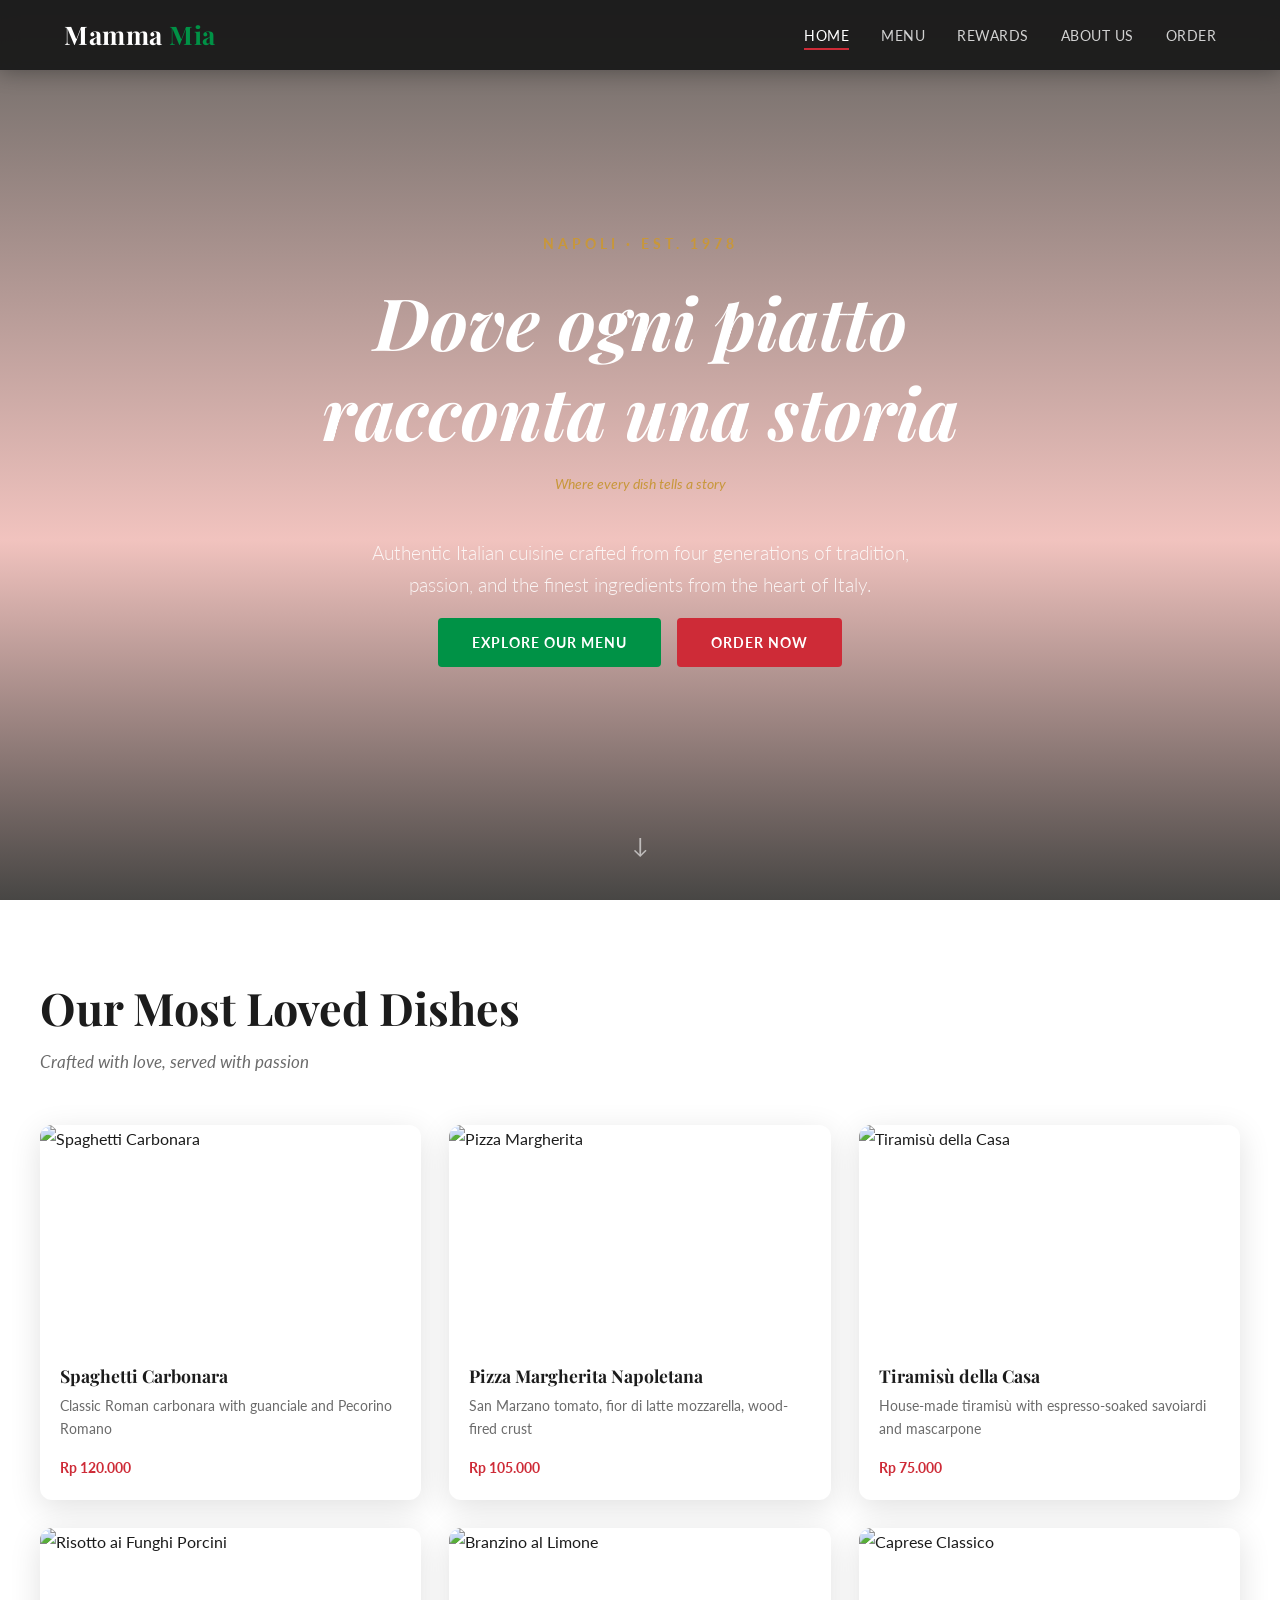
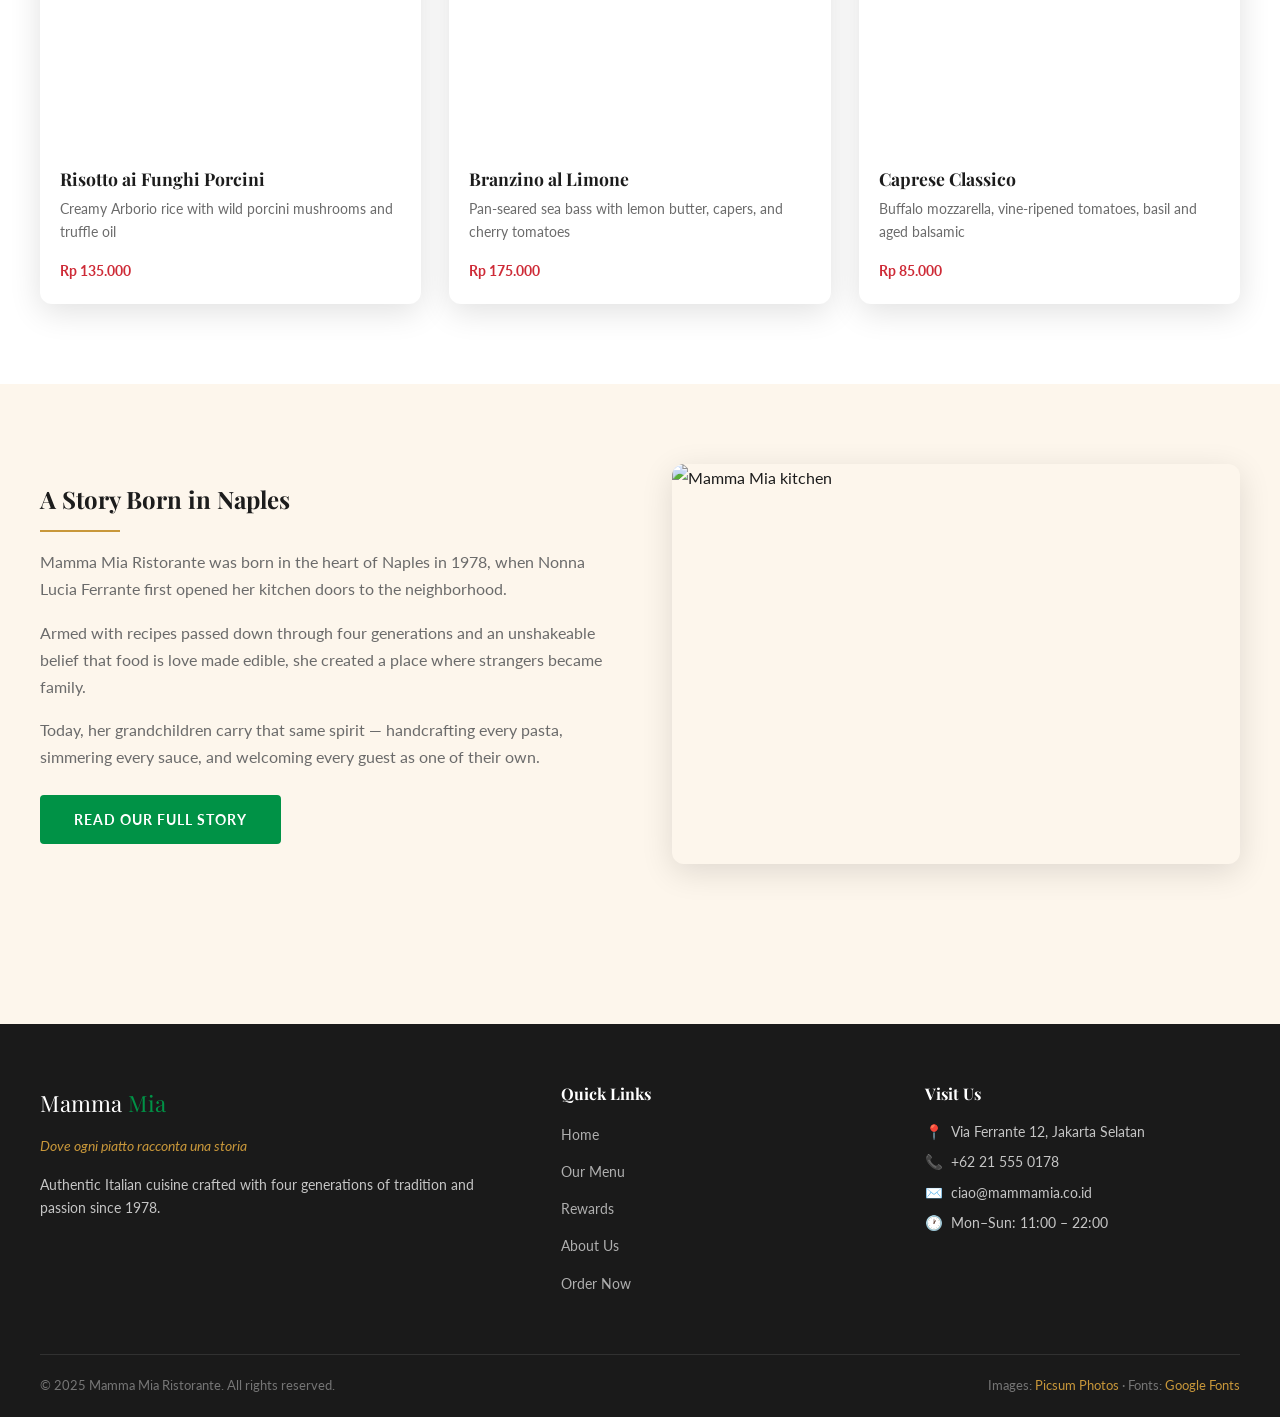
==== commit 76591533: "Change 'Hello World' to 'Goodbye World'" ====
--- a/Mamamia/index.html
+++ b/Mamamia/index.html
@@ -1,5 +1,16 @@
-﻿<!DOCTYPE html>
+<!DOCTYPE html>
 <html lang="en">
+
+<head>
+  <meta charset="UTF-8">
+  <meta name="viewport" content="width=device-width, initial-scale=1.0" />
+  <title>Mamma Mia Ristorante</title>
+  <link href="https://fonts.googleapis.com/css2?family=Playfair+Display:ital,wght@0,400;0,700;1,400&family=Lato:wght@300;400;700&display=swap" rel="stylesheet" />
+  <link rel="stylesheet" href="https://cdnjs.cloudflare.com/ajax/libs/leaflet/1.9.4/leaflet.min.css" />
+  <script src="https://cdnjs.cloudflare.com/ajax/libs/leaflet/1.9.4/leaflet.min.js"></script>
+  <link rel="stylesheet" href="mamma-mia.css">
+</head>
+<body>
 
 <!-- ==================== HEADER ==================== -->
 <header id="site-header">
--- a/Mamamia/mamma-mia.css
+++ b/Mamamia/mamma-mia.css
@@ -0,0 +1,866 @@
+﻿/* ===================== CSS VARIABLES ===================== */
+    :root {
+      --green: #009246;
+      --red: #CE2B37;
+      --white: #FFFFFF;
+      --cream: #FDF6EC;
+      --dark: #1A1A1A;
+      --gold: #C8973A;
+      --text-dark: #1C1C1C;
+      --text-light: #6B6B6B;
+      --shadow: 0 8px 32px rgba(0,0,0,0.12);
+      --shadow-hover: 0 16px 48px rgba(0,0,0,0.22);
+      --radius: 12px;
+      --transition: all 0.3s ease;
+    }
+
+    /* ===================== RESET & BASE ===================== */
+    *, *::before, *::after { box-sizing: border-box; margin: 0; padding: 0; }
+    html { scroll-behavior: smooth; }
+    body {
+      font-family: 'Lato', sans-serif;
+      background: var(--cream);
+      color: var(--text-dark);
+      line-height: 1.7;
+      overflow-x: hidden;
+    }
+    h1, h2, h3, h4 { font-family: 'Playfair Display', serif; line-height: 1.25; }
+    a { text-decoration: none; color: inherit; }
+    img { max-width: 100%; display: block; object-fit: cover; }
+    ul { list-style: none; }
+
+    /* Page sections (shown/hidden via JS) */
+    .page { display: none; }
+    .page.active { display: block; }
+
+    /* ===================== HEADER ===================== */
+    header {
+      position: fixed;
+      top: 0; left: 0; right: 0;
+      z-index: 1000;
+      background: rgba(26,26,26,0.95);
+      backdrop-filter: blur(8px);
+      -webkit-backdrop-filter: blur(8px);
+      box-shadow: 0 2px 20px rgba(0,0,0,0.3);
+      transition: var(--transition);
+    }
+    .header-inner {
+      max-width: 1200px;
+      margin: 0 auto;
+      padding: 0 24px;
+      height: 70px;
+      display: flex;
+      align-items: center;
+      justify-content: space-between;
+    }
+    .logo {
+      font-family: 'Playfair Display', serif;
+      font-size: 1.6rem;
+      font-weight: 700;
+      color: var(--white);
+      cursor: pointer;
+      letter-spacing: 0.5px;
+    }
+    .logo span { color: var(--green); }
+    nav ul {
+      display: flex;
+      gap: 32px;
+      align-items: center;
+    }
+    nav ul li a, nav ul li button.nav-link {
+      font-family: 'Lato', sans-serif;
+      font-size: 0.9rem;
+      font-weight: 400;
+      color: rgba(255,255,255,0.8);
+      letter-spacing: 0.5px;
+      text-transform: uppercase;
+      padding-bottom: 4px;
+      border-bottom: 2px solid transparent;
+      transition: var(--transition);
+      background: none;
+      border-top: none;
+      border-left: none;
+      border-right: none;
+      cursor: pointer;
+    }
+    nav ul li a:hover, nav ul li button.nav-link:hover,
+    nav ul li a.active, nav ul li button.nav-link.active {
+      color: var(--white);
+      border-bottom-color: var(--red);
+    }
+    .hamburger {
+      display: none;
+      flex-direction: column;
+      gap: 5px;
+      cursor: pointer;
+      background: none;
+      border: none;
+      padding: 4px;
+    }
+    .hamburger span {
+      display: block;
+      width: 26px;
+      height: 2px;
+      background: var(--white);
+      transition: var(--transition);
+      border-radius: 2px;
+    }
+    .hamburger.open span:nth-child(1) { transform: translateY(7px) rotate(45deg); }
+    .hamburger.open span:nth-child(2) { opacity: 0; }
+    .hamburger.open span:nth-child(3) { transform: translateY(-7px) rotate(-45deg); }
+    .mobile-nav {
+      display: none;
+      background: rgba(26,26,26,0.98);
+      padding: 0;
+      max-height: 0;
+      overflow: hidden;
+      transition: max-height 0.4s ease, padding 0.4s ease;
+    }
+    .mobile-nav.open {
+      max-height: 320px;
+      padding: 16px 0 24px;
+    }
+    .mobile-nav ul {
+      flex-direction: column;
+      gap: 0;
+      padding: 0 24px;
+    }
+    .mobile-nav ul li {
+      border-bottom: 1px solid rgba(255,255,255,0.08);
+    }
+    .mobile-nav ul li a,
+    .mobile-nav ul li button.nav-link {
+      display: block;
+      padding: 14px 0;
+      font-size: 1rem;
+      width: 100%;
+      text-align: left;
+    }
+
+    /* ===================== FOOTER ===================== */
+    footer {
+      background: var(--dark);
+      color: rgba(255,255,255,0.75);
+      padding: 60px 24px 0;
+      margin-top: 80px;
+    }
+    .footer-grid {
+      max-width: 1200px;
+      margin: 0 auto;
+      display: grid;
+      grid-template-columns: 1.5fr 1fr 1fr;
+      gap: 48px;
+      padding-bottom: 48px;
+      border-bottom: 1px solid rgba(255,255,255,0.1);
+    }
+    .footer-logo {
+      font-family: 'Playfair Display', serif;
+      font-size: 1.4rem;
+      color: var(--white);
+      margin-bottom: 12px;
+    }
+    .footer-logo span { color: var(--green); }
+    .footer-tagline {
+      font-style: italic;
+      color: var(--gold);
+      font-size: 0.9rem;
+      margin-bottom: 16px;
+    }
+    .footer-col h4 {
+      font-family: 'Playfair Display', serif;
+      color: var(--white);
+      margin-bottom: 16px;
+      font-size: 1rem;
+    }
+    .footer-col ul li {
+      margin-bottom: 10px;
+    }
+    .footer-col ul li button {
+      background: none;
+      border: none;
+      color: rgba(255,255,255,0.65);
+      cursor: pointer;
+      font-family: 'Lato', sans-serif;
+      font-size: 0.9rem;
+      padding: 0;
+      transition: color 0.2s;
+    }
+    .footer-col ul li button:hover { color: var(--gold); }
+    .footer-col p { font-size: 0.9rem; margin-bottom: 6px; }
+    .footer-col p span { color: var(--gold); margin-right: 8px; }
+    .footer-bottom {
+      max-width: 1200px;
+      margin: 0 auto;
+      padding: 20px 0;
+      display: flex;
+      justify-content: space-between;
+      align-items: center;
+      font-size: 0.8rem;
+      color: rgba(255,255,255,0.4);
+    }
+    .footer-bottom a { color: var(--gold); }
+    .footer-bottom a:hover { text-decoration: underline; }
+
+    /* ===================== SHARED SECTIONS ===================== */
+    .page-banner {
+      background: var(--dark);
+      padding: 120px 24px 60px;
+      text-align: center;
+    }
+    .page-banner h1 {
+      color: var(--white);
+      font-size: clamp(2rem, 5vw, 3.5rem);
+      font-style: italic;
+      margin-bottom: 16px;
+    }
+    .gold-rule {
+      width: 80px;
+      height: 2px;
+      background: var(--gold);
+      margin: 0 auto;
+      border: none;
+    }
+    .section { padding: 80px 24px; }
+    .container { max-width: 1200px; margin: 0 auto; }
+    .section-title {
+      font-size: clamp(1.8rem, 3.5vw, 2.8rem);
+      margin-bottom: 12px;
+    }
+    .section-subtitle {
+      font-style: italic;
+      color: var(--text-light);
+      margin-bottom: 48px;
+      font-size: 1.05rem;
+    }
+
+    /* ===================== BUTTONS ===================== */
+    .btn {
+      display: inline-block;
+      padding: 14px 32px;
+      border-radius: 4px;
+      font-family: 'Lato', sans-serif;
+      font-size: 0.9rem;
+      font-weight: 700;
+      letter-spacing: 1px;
+      text-transform: uppercase;
+      cursor: pointer;
+      transition: var(--transition);
+      border: 2px solid transparent;
+    }
+    .btn-green {
+      background: var(--green);
+      color: var(--white);
+      border-color: var(--green);
+    }
+    .btn-green:hover {
+      background: transparent;
+      color: var(--green);
+    }
+    .btn-red {
+      background: var(--red);
+      color: var(--white);
+      border-color: var(--red);
+    }
+    .btn-red:hover {
+      background: transparent;
+      color: var(--red);
+    }
+    .btn-outline {
+      background: transparent;
+      color: var(--white);
+      border-color: var(--white);
+    }
+    .btn-outline:hover {
+      background: var(--white);
+      color: var(--dark);
+    }
+    .btn-gold {
+      background: var(--gold);
+      color: var(--white);
+      border-color: var(--gold);
+    }
+    .btn-gold:hover {
+      background: transparent;
+      color: var(--gold);
+    }
+
+    /* ===================== HOME PAGE ===================== */
+    /* Hero */
+    .hero {
+      position: relative;
+      height: 100vh;
+      min-height: 600px;
+      display: flex;
+      align-items: center;
+      justify-content: center;
+      text-align: center;
+      overflow: hidden;
+    }
+    .hero-bg {
+      position: absolute;
+      inset: 0;
+      background:
+        linear-gradient(to bottom, rgba(26,26,26,0.65) 0%, rgba(206,43,55,0.25) 60%, rgba(26,26,26,0.8) 100%),
+        url('https://picsum.photos/seed/italian-restaurant/1600/900') center/cover no-repeat;
+      z-index: 0;
+    }
+    .hero-content {
+      position: relative;
+      z-index: 1;
+      max-width: 800px;
+      padding: 0 24px;
+      animation: heroFadeIn 1.2s ease forwards;
+    }
+    @keyframes heroFadeIn {
+      from { opacity: 0; transform: translateY(40px); }
+      to { opacity: 1; transform: translateY(0); }
+    }
+    .hero-eyebrow {
+      font-size: 0.85rem;
+      letter-spacing: 4px;
+      text-transform: uppercase;
+      color: var(--gold);
+      margin-bottom: 20px;
+      font-weight: 700;
+    }
+    .hero h1 {
+      font-size: clamp(2.4rem, 6vw, 4.5rem);
+      color: var(--white);
+      margin-bottom: 16px;
+      font-style: italic;
+    }
+    .hero-subtitle {
+      font-size: clamp(1rem, 2vw, 1.2rem);
+      color: rgba(255,255,255,0.85);
+      margin-bottom: 16px;
+      font-weight: 300;
+    }
+    .hero-translation {
+      font-size: 0.9rem;
+      color: var(--gold);
+      font-style: italic;
+      margin-bottom: 40px;
+    }
+    .hero-cta {
+      display: flex;
+      gap: 16px;
+      justify-content: center;
+      flex-wrap: wrap;
+    }
+    .scroll-indicator {
+      position: absolute;
+      bottom: 36px;
+      left: 50%;
+      transform: translateX(-50%);
+      z-index: 1;
+      animation: bounce 2s infinite;
+      cursor: pointer;
+      color: rgba(255,255,255,0.6);
+      font-size: 1.4rem;
+    }
+    @keyframes bounce {
+      0%, 100% { transform: translateX(-50%) translateY(0); }
+      50% { transform: translateX(-50%) translateY(10px); }
+    }
+
+    /* Dish Gallery Grid */
+    .gallery-section { background: var(--white); }
+    .dish-grid {
+      display: grid;
+      grid-template-columns: repeat(3, 1fr);
+      gap: 28px;
+    }
+    .dish-card {
+      background: var(--white);
+      border-radius: var(--radius);
+      overflow: hidden;
+      box-shadow: var(--shadow);
+      transition: transform 0.3s ease, box-shadow 0.3s ease;
+      cursor: pointer;
+    }
+    .dish-card:hover {
+      transform: scale(1.03);
+      box-shadow: var(--shadow-hover);
+    }
+    .dish-card img {
+      width: 100%;
+      height: 220px;
+      object-fit: cover;
+    }
+    .dish-card-body { padding: 20px; }
+    .dish-card-body h3 {
+      font-size: 1.1rem;
+      margin-bottom: 8px;
+    }
+    .dish-card-body p {
+      font-size: 0.85rem;
+      color: var(--text-light);
+      margin-bottom: 12px;
+    }
+    .dish-price {
+      font-weight: 700;
+      color: var(--red);
+      font-size: 0.9rem;
+    }
+
+    /* Story Teaser */
+    .story-teaser {
+      background: var(--cream);
+    }
+    .two-col {
+      display: grid;
+      grid-template-columns: 1fr 1fr;
+      gap: 64px;
+      align-items: center;
+    }
+    .two-col img {
+      width: 100%;
+      height: 400px;
+      object-fit: cover;
+      border-radius: var(--radius);
+      box-shadow: var(--shadow);
+    }
+    .two-col-text h2 { margin-bottom: 16px; }
+    .two-col-text .gold-rule { margin: 16px 0; }
+    .two-col-text p {
+      color: var(--text-light);
+      margin-bottom: 16px;
+      font-size: 1rem;
+    }
+    .two-col-text .btn { margin-top: 8px; }
+
+    /* ===================== MENU PAGE ===================== */
+    .menu-tabs {
+      display: flex;
+      gap: 0;
+      margin-bottom: 48px;
+      border-radius: var(--radius);
+      overflow: hidden;
+      box-shadow: var(--shadow);
+      max-width: fit-content;
+    }
+    .menu-tab {
+      padding: 14px 28px;
+      background: var(--white);
+      border: none;
+      cursor: pointer;
+      font-family: 'Lato', sans-serif;
+      font-size: 0.85rem;
+      font-weight: 700;
+      letter-spacing: 1px;
+      text-transform: uppercase;
+      color: var(--text-light);
+      transition: var(--transition);
+      border-right: 1px solid rgba(0,0,0,0.06);
+    }
+    .menu-tab:last-child { border-right: none; }
+    .menu-tab.active, .menu-tab:hover {
+      background: var(--dark);
+      color: var(--white);
+    }
+    .menu-tab.active { background: var(--green); }
+    .menu-category { display: none; }
+    .menu-category.active { display: block; }
+    .menu-category-title {
+      font-size: 1.8rem;
+      margin-bottom: 8px;
+      color: var(--dark);
+    }
+    .menu-category-sub {
+      color: var(--text-light);
+      font-style: italic;
+      margin-bottom: 32px;
+      font-size: 0.95rem;
+    }
+    .menu-grid {
+      display: grid;
+      grid-template-columns: repeat(auto-fill, minmax(280px, 1fr));
+      gap: 28px;
+    }
+    .menu-card {
+      background: var(--white);
+      border-radius: var(--radius);
+      overflow: hidden;
+      box-shadow: var(--shadow);
+      transition: transform 0.3s, box-shadow 0.3s;
+    }
+    .menu-card:hover {
+      transform: translateY(-6px);
+      box-shadow: var(--shadow-hover);
+    }
+    .menu-card img {
+      width: 100%;
+      height: 200px;
+      object-fit: cover;
+    }
+    .menu-card-body { padding: 20px; }
+    .menu-card-header {
+      display: flex;
+      justify-content: space-between;
+      align-items: flex-start;
+      gap: 8px;
+      margin-bottom: 10px;
+    }
+    .menu-card-header h3 { font-size: 1.1rem; flex: 1; }
+    .menu-badge {
+      font-size: 0.7rem;
+      padding: 3px 8px;
+      border-radius: 20px;
+      background: var(--cream);
+      color: var(--gold);
+      font-weight: 700;
+      white-space: nowrap;
+      border: 1px solid var(--gold);
+    }
+    .menu-desc {
+      font-size: 0.85rem;
+      color: var(--text-light);
+      margin-bottom: 14px;
+      line-height: 1.5;
+    }
+    .menu-price {
+      font-size: 1rem;
+      font-weight: 700;
+      color: var(--gold);
+    }
+    .menu-cta-banner {
+      background: var(--green);
+      padding: 60px 24px;
+      text-align: center;
+    }
+    .menu-cta-banner h2 {
+      color: var(--white);
+      font-size: clamp(1.5rem, 3vw, 2.2rem);
+      margin-bottom: 8px;
+    }
+    .menu-cta-banner p {
+      color: rgba(255,255,255,0.85);
+      margin-bottom: 28px;
+      font-size: 1rem;
+    }
+
+    /* ===================== REWARDS PAGE ===================== */
+    .rewards-intro { background: var(--white); padding: 60px 24px; text-align: center; }
+    .rewards-intro p { max-width: 600px; margin: 0 auto; color: var(--text-light); font-size: 1.05rem; }
+    .rewards-section { background: var(--cream); }
+    .rewards-grid {
+      display: grid;
+      grid-template-columns: repeat(3, 1fr);
+      gap: 28px;
+    }
+    .reward-card {
+      background: var(--white);
+      border-radius: var(--radius);
+      padding: 36px 28px;
+      text-align: center;
+      box-shadow: var(--shadow);
+      transition: transform 0.3s, box-shadow 0.3s;
+      border-top: 4px solid transparent;
+      position: relative;
+      overflow: hidden;
+    }
+    .reward-card:hover {
+      transform: translateY(-6px);
+      box-shadow: var(--shadow-hover);
+    }
+    .reward-card.bronze { border-top-color: #cd7f32; }
+    .reward-card.silver { border-top-color: #9EA3A8; }
+    .reward-card.gold   { border-top-color: var(--gold); }
+    .reward-card.platinum { border-top-color: #A8D4E6; }
+    .reward-card.vip    { border-top-color: var(--red); }
+    .reward-icon { font-size: 3rem; margin-bottom: 16px; }
+    .reward-tier {
+      display: inline-block;
+      font-size: 0.7rem;
+      font-weight: 700;
+      letter-spacing: 2px;
+      text-transform: uppercase;
+      padding: 4px 12px;
+      border-radius: 20px;
+      margin-bottom: 12px;
+    }
+    .reward-card.bronze .reward-tier { background: #f4e4d0; color: #8B4513; }
+    .reward-card.silver .reward-tier { background: #f0f0f0; color: #555; }
+    .reward-card.gold   .reward-tier { background: #fdf1dd; color: #8B6914; }
+    .reward-card.platinum .reward-tier { background: #e6f4fa; color: #4a7fa0; }
+    .reward-card.vip    .reward-tier { background: #fde8ea; color: var(--red); }
+    .reward-card h3 { font-size: 1.3rem; margin-bottom: 12px; }
+    .reward-card p { color: var(--text-light); font-size: 0.9rem; line-height: 1.6; }
+    .rewards-join {
+      background: var(--dark);
+      padding: 80px 24px;
+      text-align: center;
+    }
+    .rewards-join h2 { color: var(--white); font-size: clamp(1.6rem,3vw,2.4rem); margin-bottom: 16px; }
+    .rewards-join p { color: rgba(255,255,255,0.7); margin-bottom: 32px; max-width: 500px; margin-left: auto; margin-right: auto; }
+
+    /* ===================== ABOUT PAGE ===================== */
+    .about-story { background: var(--white); }
+    .philosophy-section { background: var(--cream); padding: 80px 24px; }
+    .philosophy-grid {
+      display: grid;
+      grid-template-columns: repeat(3, 1fr);
+      gap: 40px;
+      margin-top: 48px;
+    }
+    .philosophy-card {
+      text-align: center;
+      padding: 40px 28px;
+      background: var(--white);
+      border-radius: var(--radius);
+      box-shadow: var(--shadow);
+      transition: transform 0.3s;
+    }
+    .philosophy-card:hover { transform: translateY(-6px); }
+    .philosophy-icon { font-size: 2.5rem; margin-bottom: 16px; }
+    .philosophy-card h3 { margin-bottom: 12px; font-size: 1.15rem; }
+    .philosophy-card p { color: var(--text-light); font-size: 0.9rem; }
+    .founders-section { background: var(--white); padding: 80px 24px; }
+    .founders-grid {
+      display: grid;
+      grid-template-columns: repeat(3, 1fr);
+      gap: 36px;
+      margin-top: 48px;
+    }
+    .founder-card {
+      text-align: center;
+      padding: 36px 24px;
+      border-radius: var(--radius);
+      box-shadow: var(--shadow);
+      transition: transform 0.3s;
+      background: var(--cream);
+    }
+    .founder-card:hover { transform: translateY(-4px); }
+    .founder-card img {
+      width: 120px;
+      height: 120px;
+      border-radius: 50%;
+      object-fit: cover;
+      margin: 0 auto 20px;
+      border: 4px solid var(--gold);
+    }
+    .founder-card h3 { font-size: 1.2rem; margin-bottom: 4px; }
+    .founder-role { color: var(--gold); font-size: 0.85rem; font-weight: 700; margin-bottom: 12px; text-transform: uppercase; letter-spacing: 1px; }
+    .founder-card p { color: var(--text-light); font-size: 0.88rem; line-height: 1.6; }
+    .gallery-strip-section { background: var(--cream); padding: 60px 24px; overflow: hidden; }
+    .gallery-strip {
+      display: flex;
+      gap: 16px;
+      overflow-x: auto;
+      padding-bottom: 16px;
+      scroll-snap-type: x mandatory;
+    }
+    .gallery-strip::-webkit-scrollbar { height: 4px; }
+    .gallery-strip::-webkit-scrollbar-track { background: rgba(0,0,0,0.05); border-radius: 2px; }
+    .gallery-strip::-webkit-scrollbar-thumb { background: var(--gold); border-radius: 2px; }
+    .gallery-strip img {
+      flex: 0 0 280px;
+      height: 200px;
+      object-fit: cover;
+      border-radius: var(--radius);
+      scroll-snap-align: start;
+      transition: transform 0.3s;
+    }
+    .gallery-strip img:hover { transform: scale(1.03); }
+
+    /* ===================== ORDER PAGE ===================== */
+    .order-section { background: var(--cream); }
+    .order-form-wrap {
+      max-width: 720px;
+      margin: 0 auto;
+      background: var(--white);
+      border-radius: var(--radius);
+      box-shadow: var(--shadow);
+      padding: 48px;
+    }
+    .form-section-title {
+      font-family: 'Playfair Display', serif;
+      font-size: 1.1rem;
+      color: var(--dark);
+      margin-bottom: 20px;
+      padding-bottom: 8px;
+      border-bottom: 1px solid rgba(0,0,0,0.08);
+    }
+    .form-group { margin-bottom: 24px; }
+    .form-group label {
+      display: block;
+      font-weight: 700;
+      font-size: 0.85rem;
+      letter-spacing: 0.5px;
+      text-transform: uppercase;
+      margin-bottom: 8px;
+      color: var(--text-dark);
+    }
+    .form-group label span.req { color: var(--red); margin-left: 2px; }
+    .form-control {
+      width: 100%;
+      padding: 12px 16px;
+      border: 1.5px solid rgba(0,0,0,0.12);
+      border-radius: 6px;
+      font-family: 'Lato', sans-serif;
+      font-size: 0.95rem;
+      color: var(--text-dark);
+      background: var(--white);
+      transition: border-color 0.2s, box-shadow 0.2s;
+      appearance: none;
+    }
+    .form-control:focus {
+      outline: none;
+      border-color: var(--green);
+      box-shadow: 0 0 0 3px rgba(0,146,70,0.12);
+    }
+    .form-control.error { border-color: var(--red); }
+    .error-msg {
+      color: var(--red);
+      font-size: 0.8rem;
+      margin-top: 6px;
+      display: none;
+    }
+    .error-msg.visible { display: block; }
+    .radio-group, .checkbox-group {
+      display: flex;
+      flex-wrap: wrap;
+      gap: 16px;
+    }
+    .radio-item, .checkbox-item {
+      display: flex;
+      align-items: center;
+      gap: 8px;
+      cursor: pointer;
+      font-size: 0.9rem;
+    }
+    .radio-item input, .checkbox-item input { cursor: pointer; accent-color: var(--green); }
+    .checkbox-grid {
+      display: grid;
+      grid-template-columns: repeat(3, 1fr);
+      gap: 12px;
+    }
+    .form-divider {
+      border: none;
+      border-top: 1px solid rgba(0,0,0,0.07);
+      margin: 32px 0;
+    }
+    .submit-btn {
+      width: 100%;
+      padding: 16px;
+      font-size: 1rem;
+      border-radius: 6px;
+      border: none;
+    }
+    .success-msg {
+      display: none;
+      background: #e8f5ee;
+      border: 1.5px solid var(--green);
+      border-radius: var(--radius);
+      padding: 24px 28px;
+      text-align: center;
+      margin-bottom: 24px;
+    }
+    .success-msg.visible { display: block; }
+    .success-msg h3 { color: var(--green); margin-bottom: 8px; }
+    .success-msg p { color: var(--text-dark); font-size: 0.95rem; }
+
+    /* ===================== DELIVERY LOCATION ===================== */
+    .delivery-section {
+      display: none;
+      margin-top: 24px;
+      padding: 24px;
+      background: var(--cream);
+      border-radius: var(--radius);
+      border: 1.5px solid rgba(0,146,70,0.2);
+      animation: slideDown 0.35s ease forwards;
+    }
+    .delivery-section.visible { display: block; }
+    @keyframes slideDown {
+      from { opacity: 0; transform: translateY(-10px); }
+      to   { opacity: 1; transform: translateY(0); }
+    }
+    .delivery-section .form-section-title {
+      margin-bottom: 16px;
+      color: var(--green);
+      font-size: 1rem;
+    }
+    .delivery-section .form-section-title::before {
+      content: "ðŸ“ ";
+    }
+    #delivery-map {
+      width: 100%;
+      height: 340px;
+      border-radius: 8px;
+      margin-top: 12px;
+      box-shadow: var(--shadow);
+      border: 1.5px solid rgba(0,0,0,0.1);
+      z-index: 0;
+    }
+    .map-hint {
+      font-size: 0.8rem;
+      color: var(--text-light);
+      margin-top: 8px;
+      font-style: italic;
+      display: flex;
+      align-items: center;
+      gap: 6px;
+    }
+    .map-coords-display {
+      margin-top: 10px;
+      padding: 10px 14px;
+      background: var(--white);
+      border-radius: 6px;
+      border: 1px solid rgba(0,0,0,0.08);
+      font-size: 0.82rem;
+      color: var(--text-dark);
+      display: none;
+    }
+    .map-coords-display.visible { display: block; }
+    .map-coords-display strong { color: var(--green); }
+    .map-search-wrap {
+      position: relative;
+      margin-bottom: 12px;
+    }
+    #map-search-input {
+      padding-right: 44px;
+    }
+    #map-search-btn {
+      position: absolute;
+      right: 0; top: 0; bottom: 0;
+      width: 44px;
+      background: var(--green);
+      border: none;
+      border-radius: 0 6px 6px 0;
+      color: var(--white);
+      font-size: 1rem;
+      cursor: pointer;
+      transition: background 0.2s;
+    }
+    #map-search-btn:hover { background: var(--dark); }
+    .leaflet-container { font-family: 'Lato', sans-serif; }
+
+
+    @media screen and (max-width: 768px) {
+      nav ul { display: none; }
+      .hamburger { display: flex; }
+      .mobile-nav { display: block; }
+
+      .dish-grid { grid-template-columns: 1fr; }
+      .two-col { grid-template-columns: 1fr; gap: 32px; }
+      .two-col img { height: 260px; }
+      .rewards-grid { grid-template-columns: 1fr; }
+      .philosophy-grid { grid-template-columns: 1fr; }
+      .founders-grid { grid-template-columns: 1fr; }
+      .footer-grid { grid-template-columns: 1fr; gap: 32px; }
+      .footer-bottom { flex-direction: column; gap: 8px; text-align: center; }
+      .order-form-wrap { padding: 28px 20px; }
+      .checkbox-grid { grid-template-columns: repeat(2, 1fr); }
+      .menu-tabs { flex-direction: column; border-radius: var(--radius); max-width: 100%; }
+      .menu-tab { border-right: none; border-bottom: 1px solid rgba(0,0,0,0.06); }
+      .hero h1 { font-size: 2.2rem; }
+      .section { padding: 56px 24px; }
+      .gallery-strip img { flex: 0 0 220px; height: 160px; }
+    }
+
+    @media screen and (min-width: 769px) and (max-width: 1199px) {
+      .dish-grid { grid-template-columns: repeat(2, 1fr); }
+      .rewards-grid { grid-template-columns: repeat(2, 1fr); }
+      .philosophy-grid { grid-template-columns: repeat(2, 1fr); }
+      .founders-grid { grid-template-columns: repeat(2, 1fr); }
+    }
